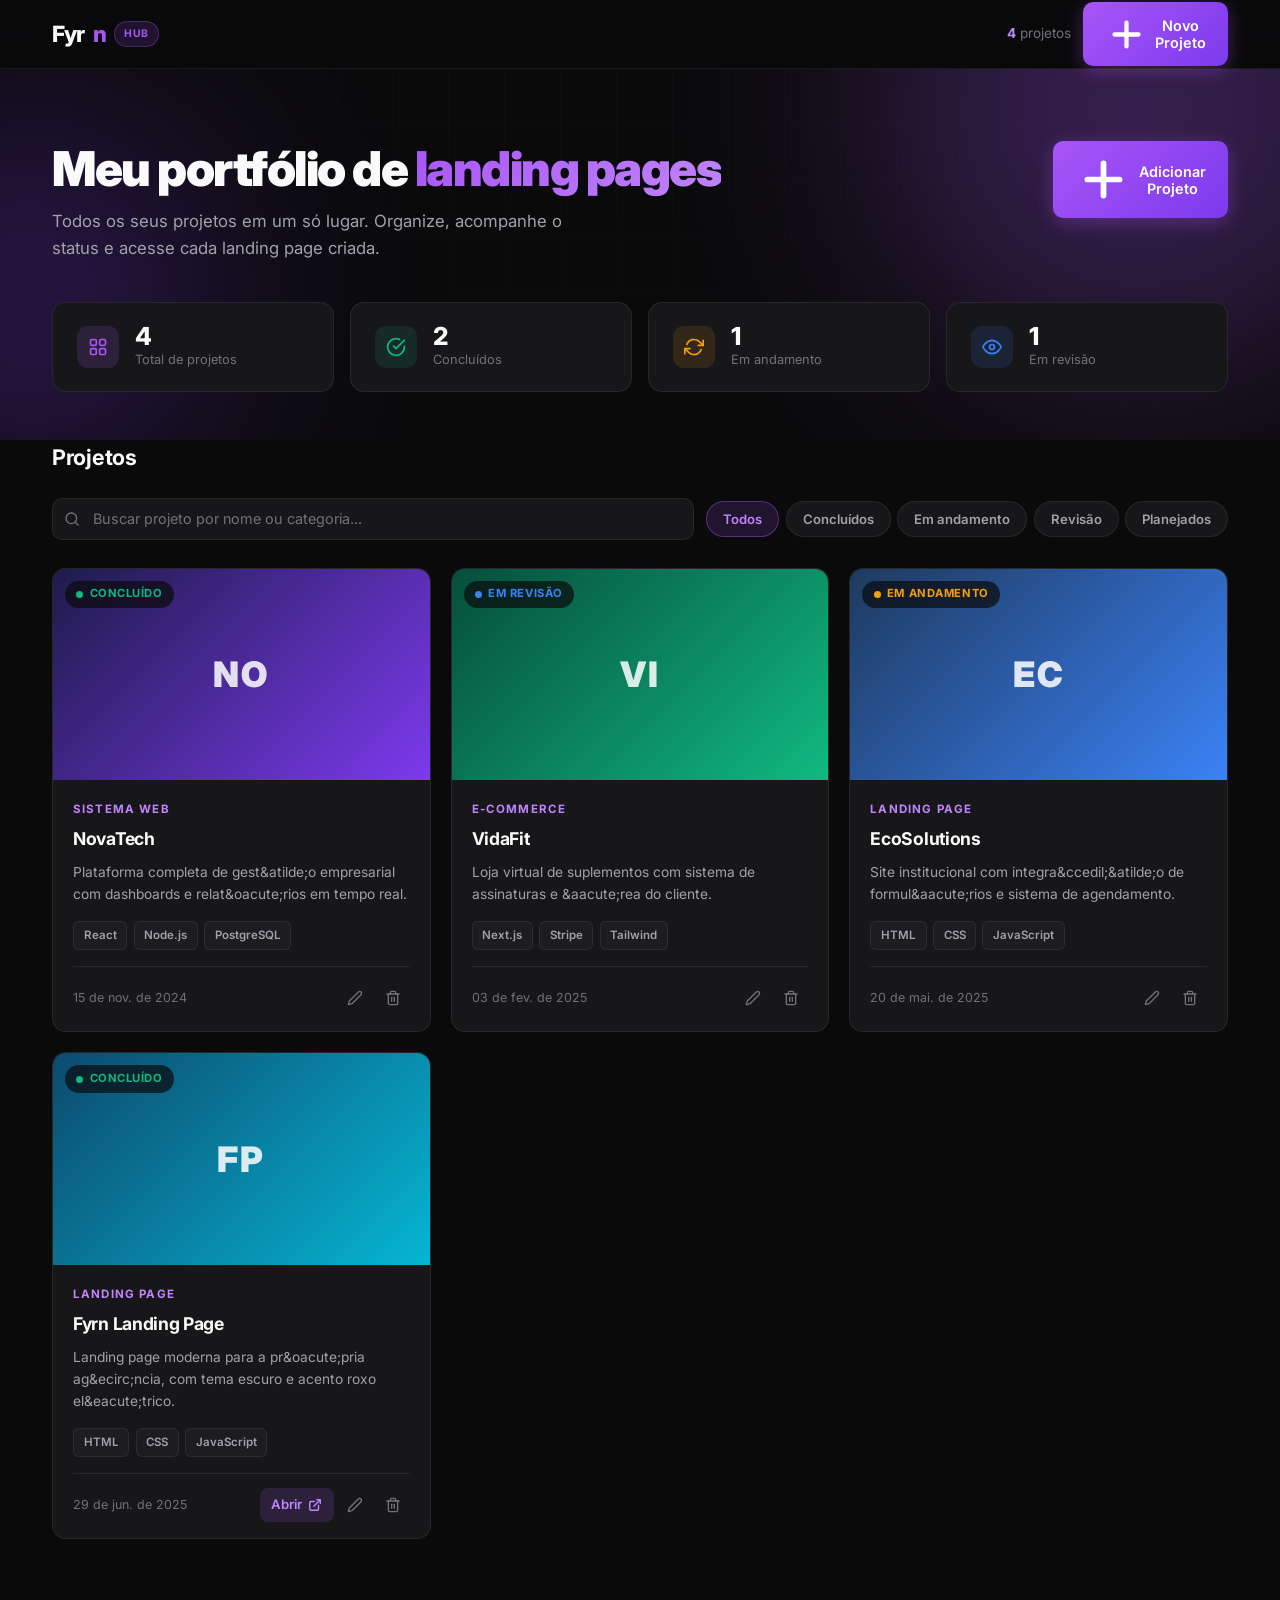
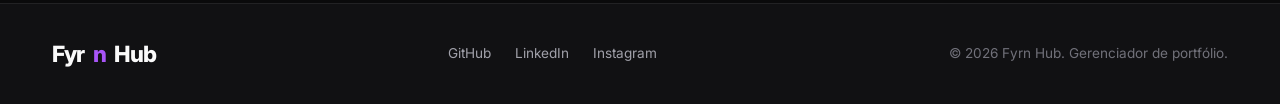
==== fyrn.html @ f0c4430f "feat: transformar landing page em gerenciador de projetos Fyrn Hub - CRUD completo de projetos com l" ====
<!DOCTYPE html>
<html lang="pt-BR">
<head>
    <meta charset="UTF-8">
    <meta name="viewport" content="width=device-width, initial-scale=1.0">
    <title>Fyrn Hub - Gerenciador de Projetos</title>
    <link rel="preconnect" href="https://fonts.googleapis.com">
    <link rel="preconnect" href="https://fonts.gstatic.com" crossorigin>
    <link href="https://fonts.googleapis.com/css2?family=Inter:wght@300;400;500;600;700;800;900&display=swap" rel="stylesheet">
    <style>
        :root {
            --bg-primary: #0a0a0b;
            --bg-secondary: #111113;
            --bg-card: #17171a;
            --bg-elevated: #1c1c21;
            --accent: #a855f7;
            --accent-light: #c084fc;
            --accent-dark: #7c3aed;
            --accent-glow: rgba(168, 85, 247, 0.15);
            --text-primary: #fafafa;
            --text-secondary: #a1a1aa;
            --text-muted: #71717a;
            --border: rgba(255, 255, 255, 0.07);
            --border-hover: rgba(168, 85, 247, 0.4);
            --green: #10b981;
            --amber: #f59e0b;
            --blue: #3b82f6;
            --red: #ef4444;
            --radius: 14px;
            --radius-sm: 10px;
            --shadow: 0 10px 30px rgba(0, 0, 0, 0.35);
        }

        *, *::before, *::after {
            margin: 0;
            padding: 0;
            box-sizing: border-box;
        }

        html {
            scroll-behavior: smooth;
        }

        body {
            font-family: 'Inter', -apple-system, BlinkMacSystemFont, sans-serif;
            background-color: var(--bg-primary);
            color: var(--text-primary);
            line-height: 1.6;
            min-height: 100vh;
        }

        .container {
            max-width: 1240px;
            margin: 0 auto;
            padding: 0 clamp(1rem, 4vw, 2rem);
        }

        a {
            text-decoration: none;
            color: inherit;
        }

        button {
            font-family: inherit;
            cursor: pointer;
        }

        .btn {
            display: inline-flex;
            align-items: center;
            justify-content: center;
            gap: 0.5rem;
            padding: 0.7rem 1.4rem;
            border-radius: var(--radius-sm);
            font-weight: 600;
            font-size: 0.9rem;
            border: none;
            transition: all 0.25s cubic-bezier(0.4, 0, 0.2, 1);
        }

        .btn-primary {
            background: linear-gradient(135deg, var(--accent), var(--accent-dark));
            color: #fff;
            box-shadow: 0 4px 18px rgba(168, 85, 247, 0.35);
        }

        .btn-primary:hover {
            transform: translateY(-2px);
            box-shadow: 0 8px 26px rgba(168, 85, 247, 0.5);
        }

        .btn-ghost {
            background: var(--bg-elevated);
            color: var(--text-secondary);
            border: 1px solid var(--border);
        }

        .btn-ghost:hover {
            color: var(--text-primary);
            border-color: var(--border-hover);
        }

        .btn-icon {
            width: 34px;
            height: 34px;
            padding: 0;
            border-radius: 8px;
            background: transparent;
            border: 1px solid transparent;
            display: inline-flex;
            align-items: center;
            justify-content: center;
            transition: all 0.2s ease;
        }

        .btn-icon svg {
            width: 16px;
            height: 16px;
            stroke: var(--text-muted);
            transition: stroke 0.2s ease;
        }

        .btn-icon:hover svg {
            stroke: var(--accent);
        }

        .btn-icon.danger:hover {
            background: rgba(239, 68, 68, 0.12);
        }

        .btn-icon.danger:hover svg {
            stroke: var(--red);
        }

        /* ============ NAVBAR ============ */
        .navbar {
            position: sticky;
            top: 0;
            z-index: 100;
            background: rgba(10, 10, 11, 0.82);
            backdrop-filter: blur(18px);
            -webkit-backdrop-filter: blur(18px);
            border-bottom: 1px solid var(--border);
        }

        .navbar .container {
            display: flex;
            align-items: center;
            justify-content: space-between;
            height: 68px;
        }

        .logo {
            font-size: 1.4rem;
            font-weight: 800;
            letter-spacing: -0.5px;
            display: flex;
            align-items: center;
            gap: 0.5rem;
        }

        .logo span {
            color: var(--accent);
        }

        .logo-badge {
            font-size: 0.65rem;
            font-weight: 700;
            letter-spacing: 0.08em;
            text-transform: uppercase;
            background: var(--accent-glow);
            color: var(--accent-light);
            border: 1px solid rgba(168, 85, 247, 0.3);
            padding: 0.2rem 0.55rem;
            border-radius: 100px;
        }

        .navbar-actions {
            display: flex;
            align-items: center;
            gap: 0.75rem;
        }

        .navbar-count {
            font-size: 0.85rem;
            color: var(--text-muted);
        }

        .navbar-count strong {
            color: var(--accent-light);
        }

        /* ============ DASHBOARD HERO ============ */
        .dashboard {
            position: relative;
            padding: clamp(2.5rem, 6vw, 4.5rem) 0 0;
            overflow: hidden;
        }

        .dashboard-bg {
            position: absolute;
            top: 0;
            left: 0;
            right: 0;
            height: 100%;
            overflow: hidden;
            pointer-events: none;
        }

        .dashboard-blob {
            position: absolute;
            border-radius: 50%;
            filter: blur(110px);
            opacity: 0.28;
            animation: blobFloat 16s ease-in-out infinite;
        }

        .dashboard-blob-1 {
            width: 520px;
            height: 520px;
            background: var(--accent);
            top: -220px;
            right: -120px;
        }

        .dashboard-blob-2 {
            width: 380px;
            height: 380px;
            background: var(--accent-dark);
            top: 40px;
            left: -160px;
            animation-delay: -6s;
        }

        .dashboard-grid {
            position: absolute;
            inset: 0;
            background-image:
                linear-gradient(rgba(168, 85, 247, 0.035) 1px, transparent 1px),
                linear-gradient(90deg, rgba(168, 85, 247, 0.035) 1px, transparent 1px);
            background-size: 56px 56px;
            mask-image: radial-gradient(ellipse at top, black 20%, transparent 75%);
            -webkit-mask-image: radial-gradient(ellipse at top, black 20%, transparent 75%);
        }

        @keyframes blobFloat {
            0%, 100% { transform: translate(0, 0) scale(1); }
            25% { transform: translate(30px, -25px) scale(1.08); }
            50% { transform: translate(-20px, 20px) scale(0.94); }
            75% { transform: translate(25px, 30px) scale(1.05); }
        }

        .dashboard .container {
            position: relative;
            z-index: 2;
        }

        .dashboard-header {
            display: flex;
            align-items: flex-start;
            justify-content: space-between;
            gap: 2rem;
            flex-wrap: wrap;
            margin-bottom: 2.5rem;
        }

        .dashboard-title {
            font-size: clamp(1.9rem, 5vw, 3rem);
            font-weight: 900;
            letter-spacing: -1.5px;
            line-height: 1.15;
            margin-bottom: 0.75rem;
        }

        .dashboard-title span {
            background: linear-gradient(135deg, var(--accent), var(--accent-light));
            -webkit-background-clip: text;
            -webkit-text-fill-color: transparent;
            background-clip: text;
        }

        .dashboard-subtitle {
            color: var(--text-secondary);
            font-size: clamp(0.95rem, 2vw, 1.05rem);
            max-width: 540px;
        }

        /* ============ STATS ============ */
        .stats-grid {
            display: grid;
            grid-template-columns: repeat(auto-fit, minmax(150px, 1fr));
            gap: 1rem;
            margin-bottom: 3rem;
        }

        .stat-card {
            background: var(--bg-card);
            border: 1px solid var(--border);
            border-radius: var(--radius);
            padding: 1.25rem 1.5rem;
            display: flex;
            align-items: center;
            gap: 1rem;
            transition: border-color 0.25s ease, transform 0.25s ease;
        }

        .stat-card:hover {
            border-color: var(--border-hover);
            transform: translateY(-2px);
        }

        .stat-icon {
            width: 42px;
            height: 42px;
            border-radius: 11px;
            display: flex;
            align-items: center;
            justify-content: center;
            flex-shrink: 0;
        }

        .stat-icon svg {
            width: 20px;
            height: 20px;
            stroke-width: 2;
        }

        .stat-card.total .stat-icon { background: var(--accent-glow); }
        .stat-card.total .stat-icon svg { stroke: var(--accent); }
        .stat-card.done .stat-icon { background: rgba(16, 185, 129, 0.12); }
        .stat-card.done .stat-icon svg { stroke: var(--green); }
        .stat-card.progress .stat-icon { background: rgba(245, 158, 11, 0.12); }
        .stat-card.progress .stat-icon svg { stroke: var(--amber); }
        .stat-card.review .stat-icon { background: rgba(59, 130, 246, 0.12); }
        .stat-card.review .stat-icon svg { stroke: var(--blue); }

        .stat-value {
            font-size: 1.55rem;
            font-weight: 800;
            line-height: 1.1;
        }

        .stat-label {
            font-size: 0.8rem;
            color: var(--text-muted);
        }

        /* ============ PROJECTS SECTION ============ */
        .projects {
            padding-bottom: 4rem;
        }

        .projects-head {
            display: flex;
            align-items: center;
            justify-content: space-between;
            gap: 1rem;
            flex-wrap: wrap;
            margin-bottom: 1.5rem;
        }

        .projects-head h2 {
            font-size: 1.35rem;
            font-weight: 700;
            letter-spacing: -0.3px;
        }

        .toolbar {
            display: flex;
            align-items: center;
            gap: 0.75rem;
            flex-wrap: wrap;
            margin-bottom: 1.75rem;
        }

        .search-box {
            position: relative;
            flex: 1;
            min-width: 220px;
        }

        .search-box svg {
            position: absolute;
            left: 12px;
            top: 50%;
            transform: translateY(-50%);
            width: 16px;
            height: 16px;
            stroke: var(--text-muted);
        }

        .search-box input {
            width: 100%;
            background: var(--bg-card);
            border: 1px solid var(--border);
            border-radius: var(--radius-sm);
            padding: 0.7rem 1rem 0.7rem 2.5rem;
            color: var(--text-primary);
            font-size: 0.9rem;
            font-family: inherit;
            outline: none;
            transition: border-color 0.25s ease;
        }

        .search-box input::placeholder {
            color: var(--text-muted);
        }

        .search-box input:focus {
            border-color: var(--border-hover);
        }

        .filter-group {
            display: flex;
            gap: 0.4rem;
            flex-wrap: wrap;
        }

        .filter-btn {
            background: var(--bg-card);
            border: 1px solid var(--border);
            color: var(--text-secondary);
            font-size: 0.82rem;
            font-weight: 600;
            padding: 0.55rem 1rem;
            border-radius: 100px;
            transition: all 0.2s ease;
        }

        .filter-btn:hover {
            color: var(--text-primary);
            border-color: var(--border-hover);
        }

        .filter-btn.active {
            background: var(--accent-glow);
            border-color: var(--border-hover);
            color: var(--accent-light);
        }

        /* Project cards */
        .projects-grid {
            display: grid;
            grid-template-columns: repeat(auto-fill, minmax(300px, 1fr));
            gap: 1.25rem;
        }

        .project-card {
            background: var(--bg-card);
            border: 1px solid var(--border);
            border-radius: var(--radius);
            overflow: hidden;
            display: flex;
            flex-direction: column;
            transition: transform 0.25s ease, border-color 0.25s ease, box-shadow 0.25s ease;
        }

        .project-card:hover {
            transform: translateY(-4px);
            border-color: var(--border-hover);
            box-shadow: var(--shadow);
        }

        .project-cover {
            position: relative;
            aspect-ratio: 16/9;
            display: flex;
            align-items: center;
            justify-content: center;
            cursor: pointer;
            overflow: hidden;
        }

        .project-initials {
            font-size: 2.2rem;
            font-weight: 900;
            letter-spacing: 2px;
            color: rgba(255, 255, 255, 0.85);
            transition: transform 0.3s ease;
        }

        .project-card:hover .project-initials {
            transform: scale(1.08);
        }

        .project-cover-overlay {
            position: absolute;
            inset: 0;
            background: rgba(10, 10, 11, 0.55);
            display: flex;
            align-items: center;
            justify-content: center;
            opacity: 0;
            transition: opacity 0.3s ease;
        }

        .project-cover:hover .project-cover-overlay {
            opacity: 1;
        }

        .project-cover-overlay .btn {
            transform: translateY(8px);
            transition: transform 0.3s ease;
        }

        .project-cover:hover .project-cover-overlay .btn {
            transform: translateY(0);
        }

        .project-status {
            position: absolute;
            top: 12px;
            left: 12px;
            font-size: 0.7rem;
            font-weight: 700;
            letter-spacing: 0.05em;
            text-transform: uppercase;
            padding: 0.3rem 0.7rem;
            border-radius: 100px;
            display: flex;
            align-items: center;
            gap: 0.4rem;
            background: rgba(10, 10, 11, 0.7);
            backdrop-filter: blur(6px);
            -webkit-backdrop-filter: blur(6px);
        }

        .project-status::before {
            content: '';
            width: 7px;
            height: 7px;
            border-radius: 50%;
        }

        .status-done { color: var(--green); }
        .status-done::before { background: var(--green); }
        .status-progress { color: var(--amber); }
        .status-progress::before { background: var(--amber); }
        .status-review { color: var(--blue); }
        .status-review::before { background: var(--blue); }
        .status-planned { color: var(--accent-light); }
        .status-planned::before { background: var(--accent); }

        .project-body {
            padding: 1.25rem 1.25rem 1rem;
            display: flex;
            flex-direction: column;
            flex: 1;
        }

        .project-category {
            font-size: 0.72rem;
            font-weight: 700;
            letter-spacing: 0.1em;
            text-transform: uppercase;
            color: var(--accent-light);
            margin-bottom: 0.4rem;
        }

        .project-name {
            font-size: 1.1rem;
            font-weight: 700;
            letter-spacing: -0.3px;
            margin-bottom: 0.5rem;
        }

        .project-desc {
            font-size: 0.86rem;
            color: var(--text-secondary);
            line-height: 1.6;
            margin-bottom: 1rem;
            flex: 1;
        }

        .project-tags {
            display: flex;
            flex-wrap: wrap;
            gap: 0.4rem;
            margin-bottom: 1rem;
        }

        .tag {
            font-size: 0.72rem;
            font-weight: 600;
            color: var(--text-secondary);
            background: var(--bg-elevated);
            border: 1px solid var(--border);
            padding: 0.25rem 0.6rem;
            border-radius: 6px;
        }

        .project-footer {
            display: flex;
            align-items: center;
            justify-content: space-between;
            padding-top: 0.9rem;
            border-top: 1px solid var(--border);
        }

        .project-date {
            font-size: 0.78rem;
            color: var(--text-muted);
        }

        .project-actions {
            display: flex;
            gap: 0.25rem;
        }

        .project-link-btn {
            display: inline-flex;
            align-items: center;
            gap: 0.4rem;
            font-size: 0.82rem;
            font-weight: 600;
            color: var(--accent-light);
            padding: 0.4rem 0.7rem;
            border-radius: 8px;
            background: var(--accent-glow);
            transition: background 0.2s ease;
        }

        .project-link-btn:hover {
            background: rgba(168, 85, 247, 0.25);
        }

        .project-link-btn svg {
            width: 14px;
            height: 14px;
        }

        /* Empty state */
        .empty-state {
            grid-column: 1 / -1;
            text-align: center;
            padding: 4rem 1rem;
            background: var(--bg-card);
            border: 1px dashed var(--border);
            border-radius: var(--radius);
        }

        .empty-state svg {
            width: 52px;
            height: 52px;
            stroke: var(--text-muted);
            margin-bottom: 1rem;
        }

        .empty-state h3 {
            font-size: 1.1rem;
            margin-bottom: 0.4rem;
        }

        .empty-state p {
            color: var(--text-muted);
            font-size: 0.9rem;
            margin-bottom: 1.25rem;
        }

        /* ============ MODAL ============ */
        .modal-overlay {
            position: fixed;
            inset: 0;
            background: rgba(0, 0, 0, 0.7);
            backdrop-filter: blur(4px);
            -webkit-backdrop-filter: blur(4px);
            z-index: 200;
            display: none;
            align-items: center;
            justify-content: center;
            padding: 1rem;
        }

        .modal-overlay.active {
            display: flex;
        }

        .modal {
            width: 100%;
            max-width: 560px;
            max-height: 90vh;
            overflow-y: auto;
            background: var(--bg-secondary);
            border: 1px solid var(--border);
            border-radius: var(--radius);
            padding: 2rem;
            animation: modalIn 0.3s cubic-bezier(0.4, 0, 0.2, 1);
        }

        @keyframes modalIn {
            from { opacity: 0; transform: translateY(20px) scale(0.97); }
            to { opacity: 1; transform: translateY(0) scale(1); }
        }

        .modal-head {
            display: flex;
            align-items: center;
            justify-content: space-between;
            margin-bottom: 1.75rem;
        }

        .modal-head h2 {
            font-size: 1.3rem;
            font-weight: 700;
        }

        .modal-close {
            width: 34px;
            height: 34px;
            border-radius: 8px;
            background: var(--bg-elevated);
            border: 1px solid var(--border);
            color: var(--text-secondary);
            display: flex;
            align-items: center;
            justify-content: center;
            transition: all 0.2s ease;
        }

        .modal-close:hover {
            color: var(--text-primary);
            border-color: var(--border-hover);
        }

        .modal-close svg {
            width: 16px;
            height: 16px;
        }

        .form-grid {
            display: grid;
            grid-template-columns: 1fr 1fr;
            gap: 1rem;
        }

        .form-group {
            display: flex;
            flex-direction: column;
            gap: 0.4rem;
            margin-bottom: 1rem;
        }

        .form-group.full {
            grid-column: 1 / -1;
        }

        .form-group label {
            font-size: 0.82rem;
            font-weight: 600;
            color: var(--text-secondary);
        }

        .form-group input,
        .form-group select,
        .form-group textarea {
            background: var(--bg-card);
            border: 1px solid var(--border);
            border-radius: var(--radius-sm);
            padding: 0.7rem 0.9rem;
            color: var(--text-primary);
            font-size: 0.9rem;
            font-family: inherit;
            outline: none;
            transition: border-color 0.25s ease;
        }

        .form-group textarea {
            resize: vertical;
            min-height: 80px;
        }

        .form-group input:focus,
        .form-group select:focus,
        .form-group textarea:focus {
            border-color: var(--border-hover);
        }

        .form-group select {
            cursor: pointer;
        }

        .form-group select option {
            background: var(--bg-card);
            color: var(--text-primary);
        }

        .modal-actions {
            display: flex;
            justify-content: flex-end;
            gap: 0.75rem;
            margin-top: 1.25rem;
            padding-top: 1.25rem;
            border-top: 1px solid var(--border);
        }

        /* ============ TOAST ============ */
        .toast {
            position: fixed;
            bottom: 24px;
            left: 50%;
            transform: translateX(-50%) translateY(80px);
            background: var(--bg-elevated);
            border: 1px solid var(--border);
            color: var(--text-primary);
            padding: 0.85rem 1.5rem;
            border-radius: var(--radius-sm);
            font-size: 0.9rem;
            font-weight: 600;
            z-index: 300;
            display: flex;
            align-items: center;
            gap: 0.6rem;
            box-shadow: var(--shadow);
            opacity: 0;
            transition: all 0.35s cubic-bezier(0.4, 0, 0.2, 1);
        }

        .toast.show {
            opacity: 1;
            transform: translateX(-50%) translateY(0);
        }

        .toast::before {
            content: '';
            width: 9px;
            height: 9px;
            border-radius: 50%;
            background: var(--green);
            flex-shrink: 0;
        }

        /* ============ FOOTER ============ */
        .footer {
            border-top: 1px solid var(--border);
            background: var(--bg-secondary);
            padding: 2rem 0;
        }

        .footer .container {
            display: flex;
            align-items: center;
            justify-content: space-between;
            gap: 1rem;
            flex-wrap: wrap;
        }

        .footer p {
            font-size: 0.85rem;
            color: var(--text-muted);
        }

        .footer-links {
            display: flex;
            gap: 1.5rem;
        }

        .footer-links a {
            font-size: 0.85rem;
            color: var(--text-secondary);
            transition: color 0.2s ease;
        }

        .footer-links a:hover {
            color: var(--accent);
        }

        /* ============ REVEAL ============ */
        .reveal {
            opacity: 0;
            transform: translateY(24px);
            transition: opacity 0.6s cubic-bezier(0.4, 0, 0.2, 1), transform 0.6s cubic-bezier(0.4, 0, 0.2, 1);
        }

        .reveal.active {
            opacity: 1;
            transform: translateY(0);
        }

        /* ============ RESPONSIVE ============ */
        @media (max-width: 640px) {
            .form-grid {
                grid-template-columns: 1fr;
            }

            .navbar-count {
                display: none;
            }

            .toolbar {
                flex-direction: column;
                align-items: stretch;
            }

            .filter-group {
                justify-content: center;
            }

            .projects-head .btn {
                width: 100%;
            }
        }
    </style>
</head>
<body>
    <!-- Navbar -->
    <nav class="navbar">
        <div class="container">
            <a href="#" class="logo">Fyr<span>n</span> <span class="logo-badge">Hub</span></a>
            <div class="navbar-actions">
                <span class="navbar-count"><strong id="navCount">0</strong> projetos</span>
                <button class="btn btn-primary" id="btnAddProject">
                    <svg viewBox="0 0 24 24" fill="none" stroke="currentColor" stroke-width="2.5" stroke-linecap="round"><line x1="12" y1="5" x2="12" y2="19"></line><line x1="5" y1="12" x2="19" y2="12"></line></svg>
                    Novo Projeto
                </button>
            </div>
        </div>
    </nav>

    <!-- Dashboard -->
    <section class="dashboard">
        <div class="dashboard-bg">
            <div class="dashboard-blob dashboard-blob-1"></div>
            <div class="dashboard-blob dashboard-blob-2"></div>
            <div class="dashboard-grid"></div>
        </div>
        <div class="container">
            <div class="dashboard-header reveal">
                <div>
                    <h1 class="dashboard-title">Meu portf&oacute;lio de <span>landing pages</span></h1>
                    <p class="dashboard-subtitle">Todos os seus projetos em um s&oacute; lugar. Organize, acompanhe o status e acesse cada landing page criada.</p>
                </div>
                <button class="btn btn-primary" id="btnAddProjectHero">
                    <svg viewBox="0 0 24 24" fill="none" stroke="currentColor" stroke-width="2.5" stroke-linecap="round"><line x1="12" y1="5" x2="12" y2="19"></line><line x1="5" y1="12" x2="19" y2="12"></line></svg>
                    Adicionar Projeto
                </button>
            </div>

            <!-- Stats -->
            <div class="stats-grid reveal">
                <div class="stat-card total">
                    <div class="stat-icon">
                        <svg viewBox="0 0 24 24" fill="none" stroke="currentColor" stroke-linecap="round" stroke-linejoin="round">
                            <rect x="3" y="3" width="7" height="7" rx="1.5"></rect>
                            <rect x="14" y="3" width="7" height="7" rx="1.5"></rect>
                            <rect x="3" y="14" width="7" height="7" rx="1.5"></rect>
                            <rect x="14" y="14" width="7" height="7" rx="1.5"></rect>
                        </svg>
                    </div>
                    <div>
                        <div class="stat-value" id="statTotal">0</div>
                        <div class="stat-label">Total de projetos</div>
                    </div>
                </div>
                <div class="stat-card done">
                    <div class="stat-icon">
                        <svg viewBox="0 0 24 24" fill="none" stroke="currentColor" stroke-linecap="round" stroke-linejoin="round">
                            <path d="M22 11.08V12a10 10 0 1 1-5.93-9.14"></path>
                            <polyline points="22 4 12 14.01 9 11.01"></polyline>
                        </svg>
                    </div>
                    <div>
                        <div class="stat-value" id="statDone">0</div>
                        <div class="stat-label">Conclu&iacute;dos</div>
                    </div>
                </div>
                <div class="stat-card progress">
                    <div class="stat-icon">
                        <svg viewBox="0 0 24 24" fill="none" stroke="currentColor" stroke-linecap="round" stroke-linejoin="round">
                            <polyline points="23 4 23 10 17 10"></polyline>
                            <polyline points="1 20 1 14 7 14"></polyline>
                            <path d="M3.51 9a9 9 0 0 1 14.85-3.36L23 10M1 14l4.64 4.36A9 9 0 0 0 20.49 15"></path>
                        </svg>
                    </div>
                    <div>
                        <div class="stat-value" id="statProgress">0</div>
                        <div class="stat-label">Em andamento</div>
                    </div>
                </div>
                <div class="stat-card review">
                    <div class="stat-icon">
                        <svg viewBox="0 0 24 24" fill="none" stroke="currentColor" stroke-linecap="round" stroke-linejoin="round">
                            <path d="M1 12s4-8 11-8 11 8 11 8-4 8-11 8-11-8-11-8z"></path>
                            <circle cx="12" cy="12" r="3"></circle>
                        </svg>
                    </div>
                    <div>
                        <div class="stat-value" id="statReview">0</div>
                        <div class="stat-label">Em revis&atilde;o</div>
                    </div>
                </div>
            </div>
        </div>
    </section>

    <!-- Projects -->
    <section class="projects">
        <div class="container">
            <div class="projects-head reveal">
                <h2>Projetos</h2>
                <span class="navbar-count" id="visibleCount" style="display:none;"></span>
            </div>

            <div class="toolbar reveal">
                <div class="search-box">
                    <svg viewBox="0 0 24 24" fill="none" stroke-width="2" stroke-linecap="round">
                        <circle cx="11" cy="11" r="8"></circle>
                        <line x1="21" y1="21" x2="16.65" y2="16.65"></line>
                    </svg>
                    <input type="text" id="searchInput" placeholder="Buscar projeto por nome ou categoria...">
                </div>
                <div class="filter-group">
                    <button class="filter-btn active" data-filter="all">Todos</button>
                    <button class="filter-btn" data-filter="done">Conclu&iacute;dos</button>
                    <button class="filter-btn" data-filter="progress">Em andamento</button>
                    <button class="filter-btn" data-filter="review">Revis&atilde;o</button>
                    <button class="filter-btn" data-filter="planned">Planejados</button>
                </div>
            </div>

            <div class="projects-grid" id="projectsGrid">
                <!-- Rendered by JS -->
            </div>
        </div>
    </section>

    <!-- Footer -->
    <footer class="footer">
        <div class="container">
            <a href="#" class="logo">Fyr<span>n</span> Hub</a>
            <div class="footer-links">
                <a href="https://github.com/ThiagoLma" target="_blank" rel="noopener">GitHub</a>
                <a href="https://www.linkedin.com" target="_blank" rel="noopener">LinkedIn</a>
                <a href="https://www.instagram.com" target="_blank" rel="noopener">Instagram</a>
            </div>
            <p>&copy; <span id="year"></span> Fyrn Hub. Gerenciador de portf&oacute;lio.</p>
        </div>
    </footer>

    <!-- Add/Edit Modal -->
    <div class="modal-overlay" id="projectModal">
        <div class="modal">
            <div class="modal-head">
                <h2 id="modalTitle">Novo Projeto</h2>
                <button class="modal-close" id="modalClose" aria-label="Fechar">
                    <svg viewBox="0 0 24 24" fill="none" stroke="currentColor" stroke-width="2.5" stroke-linecap="round">
                        <line x1="18" y1="6" x2="6" y2="18"></line>
                        <line x1="6" y1="6" x2="18" y2="18"></line>
                    </svg>
                </button>
            </div>
            <form id="projectForm">
                <input type="hidden" id="projectId">
                <div class="form-group">
                    <label for="projectName">Nome do projeto *</label>
                    <input type="text" id="projectName" placeholder="Ex: Landing Page Restaurante" required>
                </div>
                <div class="form-group">
                    <label for="projectUrl">URL / Link *</label>
                    <input type="url" id="projectUrl" placeholder="https://seuprojeto.com.br" required>
                </div>
                <div class="form-grid">
                    <div class="form-group">
                        <label for="projectCategory">Categoria</label>
                        <select id="projectCategory">
                            <option value="Landing Page">Landing Page</option>
                            <option value="Site Institucional">Site Institucional</option>
                            <option value="E-commerce">E-commerce</option>
                            <option value="Portf&oacute;lio">Portf&oacute;lio</option>
                            <option value="Sistema Web">Sistema Web</option>
                            <option value="UI/UX">UI/UX</option>
                            <option value="Outro">Outro</option>
                        </select>
                    </div>
                    <div class="form-group">
                        <label for="projectStatus">Status</label>
                        <select id="projectStatus">
                            <option value="planned">Planejado</option>
                            <option value="progress">Em andamento</option>
                            <option value="review">Em revis&atilde;o</option>
                            <option value="done">Conclu&iacute;do</option>
                        </select>
                    </div>
                </div>
                <div class="form-group full">
                    <label for="projectTech">Tecnologias (separadas por v&iacute;rgula)</label>
                    <input type="text" id="projectTech" placeholder="HTML, CSS, JavaScript, React">
                </div>
                <div class="form-group full">
                    <label for="projectDesc">Descri&ccedil;&atilde;o</label>
                    <textarea id="projectDesc" placeholder="Breve descri&ccedil;&atilde;o do projeto..."></textarea>
                </div>
                <div class="modal-actions">
                    <button type="button" class="btn btn-ghost" id="modalCancel">Cancelar</button>
                    <button type="submit" class="btn btn-primary" id="modalSave">Salvar Projeto</button>
                </div>
            </form>
        </div>
    </div>

    <!-- Toast -->
    <div class="toast" id="toast"></div>

    <script>
    (function() {
        'use strict';

        const STORAGE_KEY = 'fyrn_projects_v1';

        const COVER_GRADIENTS = [
            'linear-gradient(135deg, #1e1b4b, #7c3aed)',
            'linear-gradient(135deg, #064e3b, #10b981)',
            'linear-gradient(135deg, #1e3a5f, #3b82f6)',
            'linear-gradient(135deg, #7c2d12, #f59e0b)',
            'linear-gradient(135deg, #4a044e, #d946ef)',
            'linear-gradient(135deg, #0c4a6e, #06b6d4)',
            'linear-gradient(135deg, #831843, #ec4899)',
            'linear-gradient(135deg, #1c1917, #a855f7)'
        ];

        const STATUS_META = {
            planned: { label: 'Planejado', css: 'status-planned' },
            progress: { label: 'Em andamento', css: 'status-progress' },
            review: { label: 'Em revis&atilde;o', css: 'status-review' },
            done: { label: 'Conclu&iacute;do', css: 'status-done' }
        };

        const STATUS_KEYS = Object.keys(STATUS_META);

        const DEFAULT_PROJECTS = [
            {
                id: 'p1',
                name: 'NovaTech',
                url: '#',
                category: 'Sistema Web',
                status: 'done',
                tech: ['React', 'Node.js', 'PostgreSQL'],
                desc: 'Plataforma completa de gest&atilde;o empresarial com dashboards e relat&oacute;rios em tempo real.',
                date: '2024-11-15',
                color: 0
            },
            {
                id: 'p2',
                name: 'VidaFit',
                url: '#',
                category: 'E-commerce',
                status: 'review',
                tech: ['Next.js', 'Stripe', 'Tailwind'],
                desc: 'Loja virtual de suplementos com sistema de assinaturas e &aacute;rea do cliente.',
                date: '2025-02-03',
                color: 1
            },
            {
                id: 'p3',
                name: 'EcoSolutions',
                url: '#',
                category: 'Landing Page',
                status: 'progress',
                tech: ['HTML', 'CSS', 'JavaScript'],
                desc: 'Site institucional com integra&ccedil;&atilde;o de formul&aacute;rios e sistema de agendamento.',
                date: '2025-05-20',
                color: 2
            },
            {
                id: 'p4',
                name: 'Fyrn Landing Page',
                url: 'fyrn.html',
                category: 'Landing Page',
                status: 'done',
                tech: ['HTML', 'CSS', 'JavaScript'],
                desc: 'Landing page moderna para a pr&oacute;pria ag&ecirc;ncia, com tema escuro e acento roxo el&eacute;trico.',
                date: '2025-06-29',
                color: 5
            }
        ];

        let projects = loadProjects();
        let currentFilter = 'all';
        let searchQuery = '';
        let editingId = null;

        const grid = document.getElementById('projectsGrid');
        const modal = document.getElementById('projectModal');
        const form = document.getElementById('projectForm');
        const toast = document.getElementById('toast');

        // ---------- Storage ----------
        function loadProjects() {
            try {
                const raw = localStorage.getItem(STORAGE_KEY);
                if (raw) {
                    const parsed = JSON.parse(raw);
                    if (Array.isArray(parsed)) return parsed;
                }
            } catch (e) {}
            return DEFAULT_PROJECTS.map(function(p) { return Object.assign({}, p); });
        }

        function saveProjects() {
            try {
                localStorage.setItem(STORAGE_KEY, JSON.stringify(projects));
            } catch (e) {}
        }

        // ---------- Utils ----------
        function getInitials(name) {
            var parts = name.trim().split(/\s+/);
            if (parts.length === 1) return parts[0].slice(0, 2).toUpperCase();
            return (parts[0][0] + parts[parts.length - 1][0]).toUpperCase();
        }

        function formatDate(iso) {
            if (!iso) return '';
            var d = new Date(iso);
            if (isNaN(d.getTime())) return iso;
            return d.toLocaleDateString('pt-BR', { day: '2-digit', month: 'short', year: 'numeric' });
        }

        function getCoverColor(project) {
            var idx = typeof project.color === 'number' ? project.color : 0;
            return COVER_GRADIENTS[idx % COVER_GRADIENTS.length];
        }

        function escapeHtml(str) {
            var div = document.createElement('div');
            div.textContent = String(str || '');
            return div.innerHTML;
        }

        // ---------- Rendering ----------
        function getFilteredProjects() {
            return projects.filter(function(p) {
                if (currentFilter !== 'all' && p.status !== currentFilter) return false;
                if (searchQuery) {
                    var q = searchQuery.toLowerCase();
                    var hay = (p.name + ' ' + (p.category || '') + ' ' + (p.desc || '')).toLowerCase();
                    if (hay.indexOf(q) === -1) return false;
                }
                return true;
            });
        }

        function renderStats() {
            var total = projects.length;
            var done = projects.filter(function(p) { return p.status === 'done'; }).length;
            var progress = projects.filter(function(p) { return p.status === 'progress'; }).length;
            var review = projects.filter(function(p) { return p.status === 'review'; }).length;

            document.getElementById('statTotal').textContent = total;
            document.getElementById('statDone').textContent = done;
            document.getElementById('statProgress').textContent = progress;
            document.getElementById('statReview').textContent = review;
            document.getElementById('navCount').textContent = total;
        }

        function renderProjects() {
            var filtered = getFilteredProjects();

            renderStats();

            if (filtered.length === 0) {
                grid.innerHTML =
                    '<div class="empty-state">' +
                        '<svg viewBox="0 0 24 24" fill="none" stroke="currentColor" stroke-width="1.5" stroke-linecap="round" stroke-linejoin="round">' +
                            '<path d="M14 2H6a2 2 0 0 0-2 2v16a2 2 0 0 0 2 2h12a2 2 0 0 0 2-2V8z"></path>' +
                            '<polyline points="14 2 14 8 20 8"></polyline>' +
                        '</svg>' +
                        '<h3>Nenhum projeto encontrado</h3>' +
                        '<p>' + (projects.length === 0 ? 'Adicione seu primeiro projeto para come&ccedil;ar.' : 'Ajuste a busca ou os filtros para ver mais resultados.') + '</p>' +
                        (projects.length === 0 ? '<button class="btn btn-primary" data-add-empty>Adicionar Projeto</button>' : '') +
                    '</div>';
                var emptyBtn = grid.querySelector('[data-add-empty]');
                if (emptyBtn) emptyBtn.addEventListener('click', openAddModal);
                return;
            }

            grid.innerHTML = filtered.map(function(p) {
                var meta = STATUS_META[p.status] || STATUS_META.planned;
                var initials = getInitials(p.name);
                var tags = (p.tech || []).map(function(t) {
                    return '<span class="tag">' + escapeHtml(t) + '</span>';
                }).join('');
                var safeUrl = p.url && p.url !== '#' ? p.url : '#';
                var hasLink = p.url && p.url !== '#';

                return (
                    '<article class="project-card" data-id="' + p.id + '">' +
                        '<div class="project-cover" style="background: ' + getCoverColor(p) + '" data-open="' + p.id + '">' +
                            '<span class="project-initials">' + escapeHtml(initials) + '</span>' +
                            '<div class="project-cover-overlay">' +
                                '<span class="btn btn-primary">' + (hasLink ? 'Abrir Projeto' : 'Sem link') + '</span>' +
                            '</div>' +
                            '<span class="project-status ' + meta.css + '">' + meta.label + '</span>' +
                        '</div>' +
                        '<div class="project-body">' +
                            '<span class="project-category">' + escapeHtml(p.category || '') + '</span>' +
                            '<h3 class="project-name">' + escapeHtml(p.name) + '</h3>' +
                            '<p class="project-desc">' + escapeHtml(p.desc || '') + '</p>' +
                            (tags ? '<div class="project-tags">' + tags + '</div>' : '') +
                            '<div class="project-footer">' +
                                '<span class="project-date">' + (p.date ? formatDate(p.date) : 'Sem data') + '</span>' +
                                '<div class="project-actions">' +
                                    (hasLink ?
                                    '<a href="' + safeUrl + '" target="_blank" rel="noopener" class="project-link-btn">' +
                                        'Abrir' +
                                        '<svg viewBox="0 0 24 24" fill="none" stroke="currentColor" stroke-width="2.5" stroke-linecap="round" stroke-linejoin="round">' +
                                            '<path d="M18 13v6a2 2 0 0 1-2 2H5a2 2 0 0 1-2-2V8a2 2 0 0 1 2-2h6"></path>' +
                                            '<polyline points="15 3 21 3 21 9"></polyline>' +
                                            '<line x1="10" y1="14" x2="21" y2="3"></line>' +
                                        '</svg>' +
                                    '</a>' : '') +
                                    '<button class="btn-icon" data-edit="' + p.id + '" aria-label="Editar" title="Editar">' +
                                        '<svg viewBox="0 0 24 24" fill="none" stroke-width="2" stroke-linecap="round" stroke-linejoin="round">' +
                                            '<path d="M17 3a2.828 2.828 0 1 1 4 4L7.5 20.5 2 22l1.5-5.5L17 3z"></path>' +
                                        '</svg>' +
                                    '</button>' +
                                    '<button class="btn-icon danger" data-delete="' + p.id + '" aria-label="Excluir" title="Excluir">' +
                                        '<svg viewBox="0 0 24 24" fill="none" stroke-width="2" stroke-linecap="round" stroke-linejoin="round">' +
                                            '<polyline points="3 6 5 6 21 6"></polyline>' +
                                            '<path d="M19 6v14a2 2 0 0 1-2 2H7a2 2 0 0 1-2-2V6m3 0V4a2 2 0 0 1 2-2h4a2 2 0 0 1 2 2v2"></path>' +
                                            '<line x1="10" y1="11" x2="10" y2="17"></line>' +
                                            '<line x1="14" y1="11" x2="14" y2="17"></line>' +
                                        '</svg>' +
                                    '</button>' +
                                '</div>' +
                            '</div>' +
                        '</div>' +
                    '</article>'
                );
            }).join('');
        }

        // ---------- Toast ----------
        var toastTimer = null;
        function showToast(msg) {
            toast.textContent = msg;
            toast.classList.add('show');
            if (toastTimer) clearTimeout(toastTimer);
            toastTimer = setTimeout(function() {
                toast.classList.remove('show');
            }, 2600);
        }

        // ---------- Modal ----------
        function openAddModal() {
            editingId = null;
            document.getElementById('modalTitle').textContent = 'Novo Projeto';
            document.getElementById('modalSave').textContent = 'Salvar Projeto';
            form.reset();
            document.getElementById('projectId').value = '';
            modal.classList.add('active');
            document.body.style.overflow = 'hidden';
            setTimeout(function() {
                document.getElementById('projectName').focus();
            }, 150);
        }

        function openEditModal(id) {
            var project = projects.find(function(p) { return p.id === id; });
            if (!project) return;
            editingId = id;
            document.getElementById('modalTitle').textContent = 'Editar Projeto';
            document.getElementById('modalSave').textContent = 'Salvar Altera&ccedil;&otilde;es';
            document.getElementById('projectId').value = id;
            document.getElementById('projectName').value = project.name || '';
            document.getElementById('projectUrl').value = project.url || '';
            document.getElementById('projectCategory').value = project.category || 'Landing Page';
            document.getElementById('projectStatus').value = project.status || 'planned';
            document.getElementById('projectTech').value = (project.tech || []).join(', ');
            document.getElementById('projectDesc').value = project.desc || '';
            modal.classList.add('active');
            document.body.style.overflow = 'hidden';
        }

        function closeModal() {
            modal.classList.remove('active');
            document.body.style.overflow = '';
            editingId = null;
        }

        // ---------- CRUD ----------
        function handleSubmit(e) {
            e.preventDefault();
            var name = document.getElementById('projectName').value.trim();
            var url = document.getElementById('projectUrl').value.trim();
            if (!name || !url) return;

            var techRaw = document.getElementById('projectTech').value;
            var tech = techRaw.split(',').map(function(t) { return t.trim(); }).filter(Boolean);

            var data = {
                name: name,
                url: url,
                category: document.getElementById('projectCategory').value,
                status: document.getElementById('projectStatus').value,
                tech: tech,
                desc: document.getElementById('projectDesc').value.trim()
            };

            if (editingId) {
                var idx = projects.findIndex(function(p) { return p.id === editingId; });
                if (idx !== -1) {
                    projects[idx] = Object.assign({}, projects[idx], data);
                }
                saveProjects();
                renderProjects();
                showToast('Projeto atualizado!');
            } else {
                var now = new Date().toISOString().slice(0, 10);
                var newProject = Object.assign({}, data, {
                    id: 'p' + Date.now(),
                    date: now,
                    color: projects.length % COVER_GRADIENTS.length
                });
                projects.unshift(newProject);
                saveProjects();
                renderProjects();
                showToast('Projeto adicionado!');
            }
            closeModal();
        }

        function deleteProject(id) {
            var project = projects.find(function(p) { return p.id === id; });
            if (!project) return;
            var ok = window.confirm('Excluir o projeto "' + project.name + '"?');
            if (!ok) return;
            projects = projects.filter(function(p) { return p.id !== id; });
            saveProjects();
            renderProjects();
            showToast('Projeto exclu&iacute;do.');
        }

        // ---------- Events ----------
        document.getElementById('btnAddProject').addEventListener('click', openAddModal);
        document.getElementById('btnAddProjectHero').addEventListener('click', openAddModal);
        document.getElementById('modalClose').addEventListener('click', closeModal);
        document.getElementById('modalCancel').addEventListener('click', closeModal);
        form.addEventListener('submit', handleSubmit);

        modal.addEventListener('click', function(e) {
            if (e.target === modal) closeModal();
        });

        document.addEventListener('keydown', function(e) {
            if (e.key === 'Escape' && modal.classList.contains('active')) closeModal();
        });

        document.getElementById('searchInput').addEventListener('input', function(e) {
            searchQuery = e.target.value.trim();
            renderProjects();
        });

        document.querySelectorAll('.filter-btn').forEach(function(btn) {
            btn.addEventListener('click', function() {
                document.querySelectorAll('.filter-btn').forEach(function(b) {
                    b.classList.remove('active');
                });
                btn.classList.add('active');
                currentFilter = btn.getAttribute('data-filter');
                renderProjects();
            });
        });

        grid.addEventListener('click', function(e) {
            var editBtn = e.target.closest('[data-edit]');
            if (editBtn) {
                openEditModal(editBtn.getAttribute('data-edit'));
                return;
            }
            var delBtn = e.target.closest('[data-delete]');
            if (delBtn) {
                deleteProject(delBtn.getAttribute('data-delete'));
                return;
            }
            var cover = e.target.closest('[data-open]');
            if (cover) {
                var id = cover.getAttribute('data-open');
                var project = projects.find(function(p) { return p.id === id; });
                if (project && project.url && project.url !== '#') {
                    window.open(project.url, '_blank', 'noopener');
                }
            }
        });

        // ---------- Init ----------
        document.getElementById('year').textContent = new Date().getFullYear();
        renderProjects();

        // Scroll Reveal
        var revealObserver = new IntersectionObserver(function(entries) {
            entries.forEach(function(entry) {
                if (entry.isIntersecting) {
                    entry.target.classList.add('active');
                    revealObserver.unobserve(entry.target);
                }
            });
        }, { threshold: 0.1 });

        document.querySelectorAll('.reveal').forEach(function(el) {
            revealObserver.observe(el);
        });
    })();
    </script>
</body>
</html>
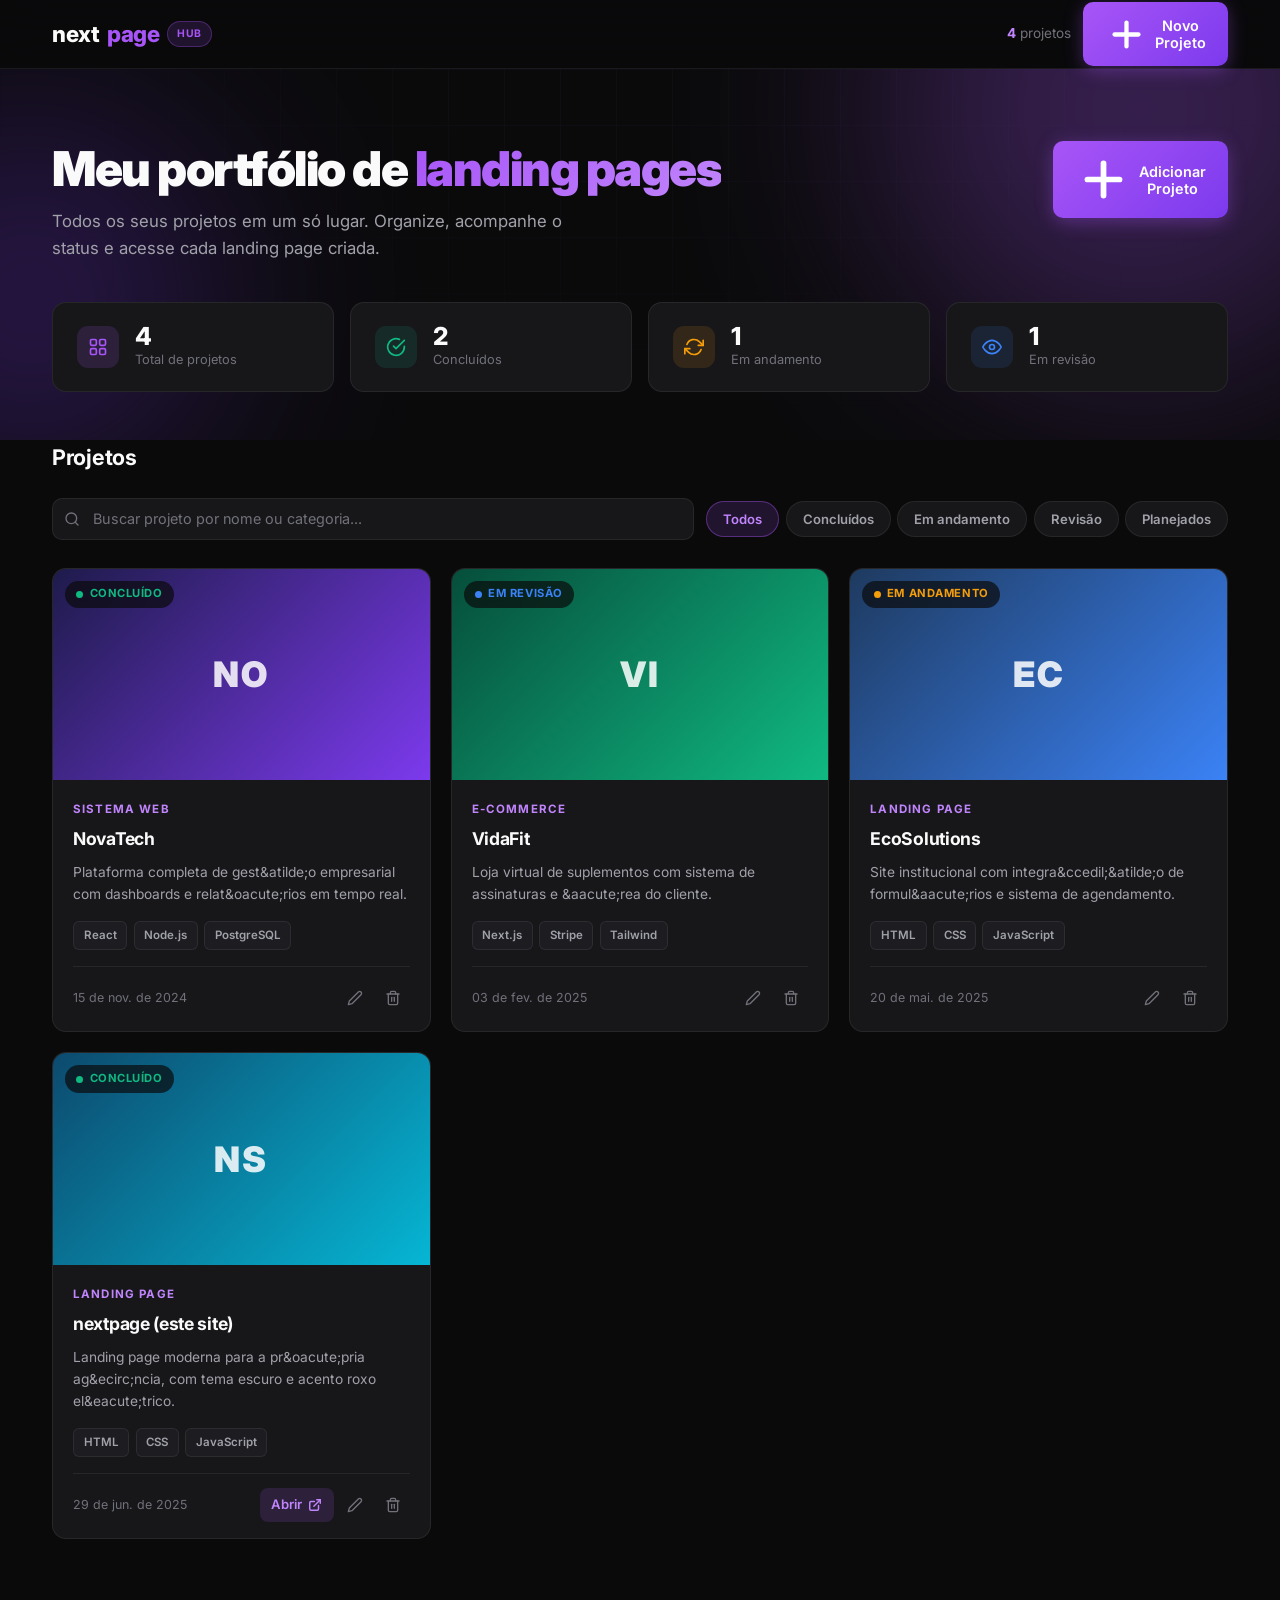
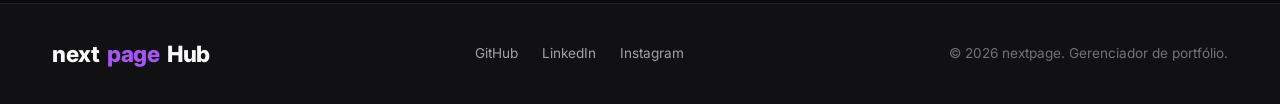
==== commit 19a936f7: "refactor: renomear projeto para nextpage" ====
--- a/fyrn.html
+++ b/fyrn.html
@@ -3,7 +3,7 @@
 <head>
     <meta charset="UTF-8">
     <meta name="viewport" content="width=device-width, initial-scale=1.0">
-    <title>Fyrn Hub - Gerenciador de Projetos</title>
+    <title>nextpage - Gerenciador de Projetos</title>
     <link rel="preconnect" href="https://fonts.googleapis.com">
     <link rel="preconnect" href="https://fonts.gstatic.com" crossorigin>
     <link href="https://fonts.googleapis.com/css2?family=Inter:wght@300;400;500;600;700;800;900&display=swap" rel="stylesheet">
@@ -905,7 +905,7 @@
     <!-- Navbar -->
     <nav class="navbar">
         <div class="container">
-            <a href="#" class="logo">Fyr<span>n</span> <span class="logo-badge">Hub</span></a>
+            <a href="#" class="logo">next<span>page</span> <span class="logo-badge">Hub</span></a>
             <div class="navbar-actions">
                 <span class="navbar-count"><strong id="navCount">0</strong> projetos</span>
                 <button class="btn btn-primary" id="btnAddProject">
@@ -1026,13 +1026,13 @@
     <!-- Footer -->
     <footer class="footer">
         <div class="container">
-            <a href="#" class="logo">Fyr<span>n</span> Hub</a>
+            <a href="#" class="logo">next<span>page</span> Hub</a>
             <div class="footer-links">
                 <a href="https://github.com/ThiagoLma" target="_blank" rel="noopener">GitHub</a>
                 <a href="https://www.linkedin.com" target="_blank" rel="noopener">LinkedIn</a>
                 <a href="https://www.instagram.com" target="_blank" rel="noopener">Instagram</a>
             </div>
-            <p>&copy; <span id="year"></span> Fyrn Hub. Gerenciador de portf&oacute;lio.</p>
+            <p>&copy; <span id="year"></span> nextpage. Gerenciador de portf&oacute;lio.</p>
         </div>
     </footer>
 
@@ -1104,7 +1104,7 @@
     (function() {
         'use strict';
 
-        const STORAGE_KEY = 'fyrn_projects_v1';
+        const STORAGE_KEY = 'nextpage_projects_v1';
 
         const COVER_GRADIENTS = [
             'linear-gradient(135deg, #1e1b4b, #7c3aed)',
@@ -1162,7 +1162,7 @@
             },
             {
                 id: 'p4',
-                name: 'Fyrn Landing Page',
+                name: 'nextpage (este site)',
                 url: 'fyrn.html',
                 category: 'Landing Page',
                 status: 'done',
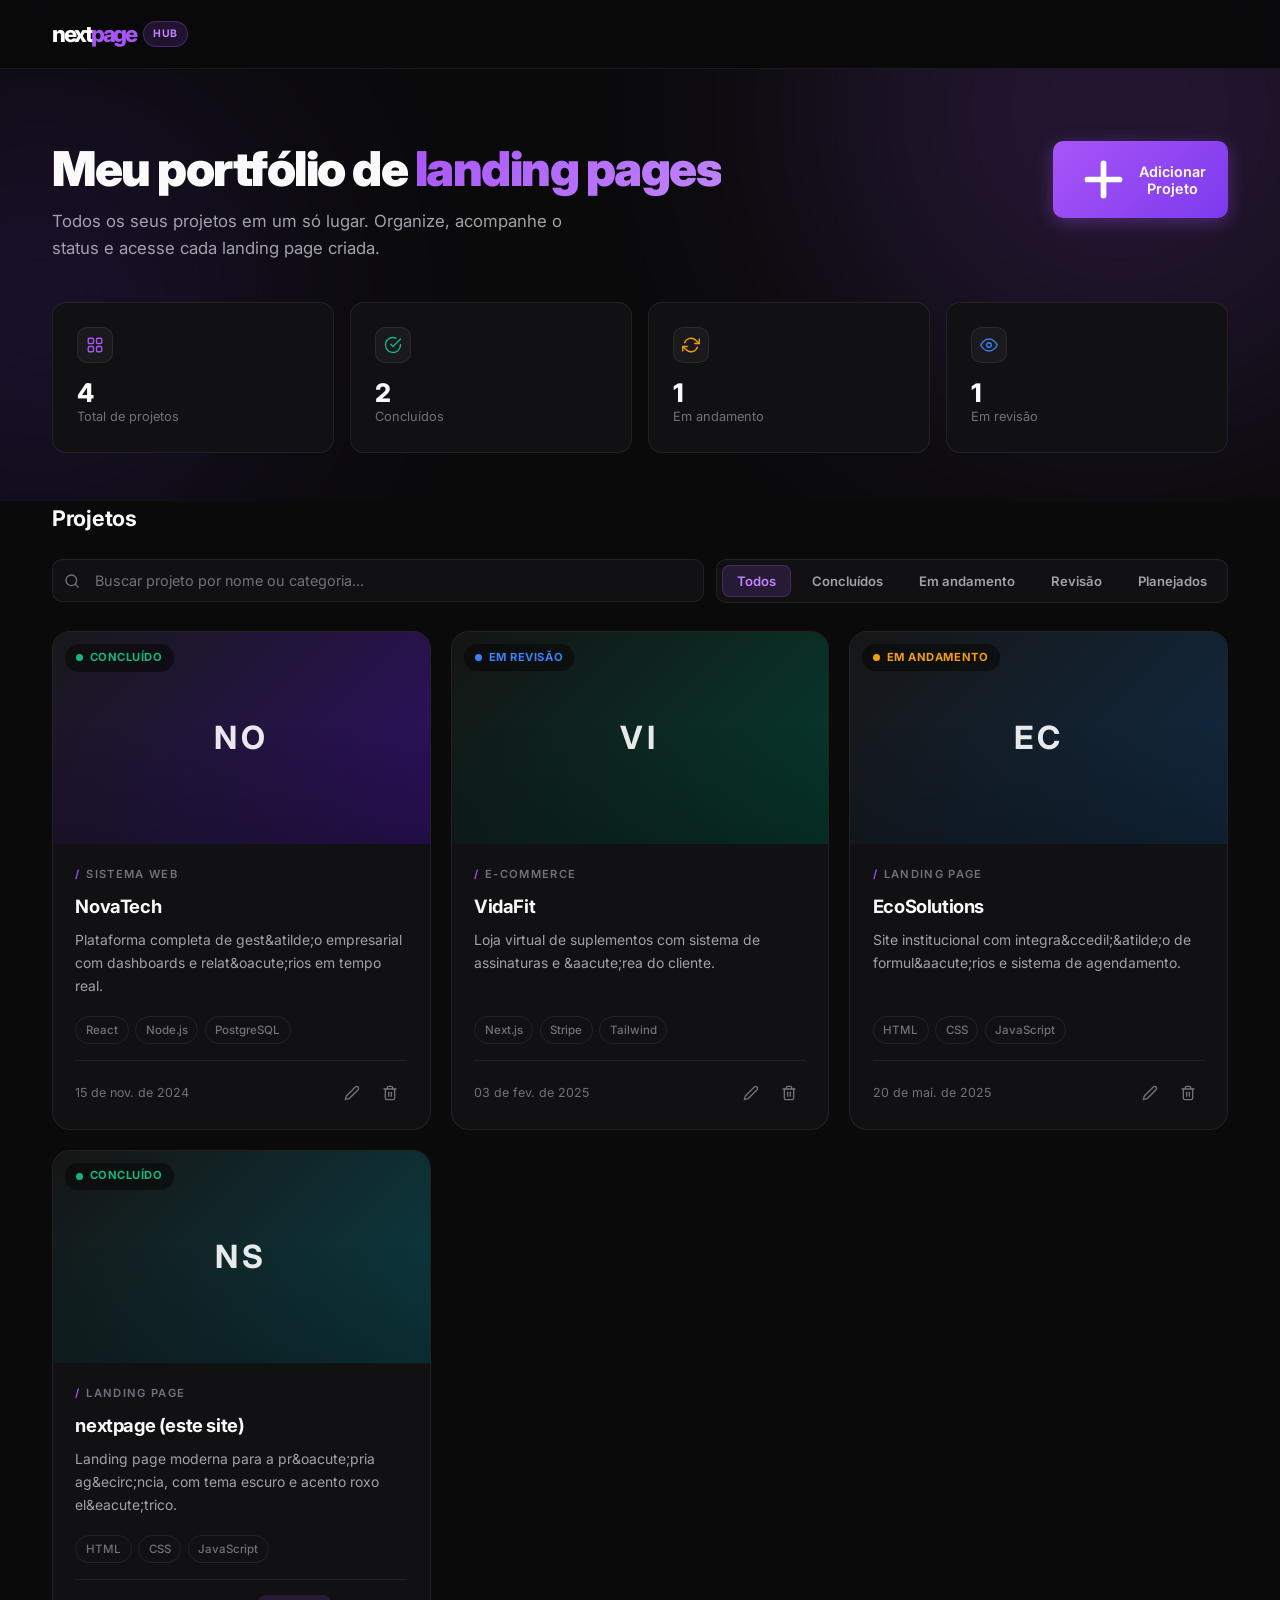
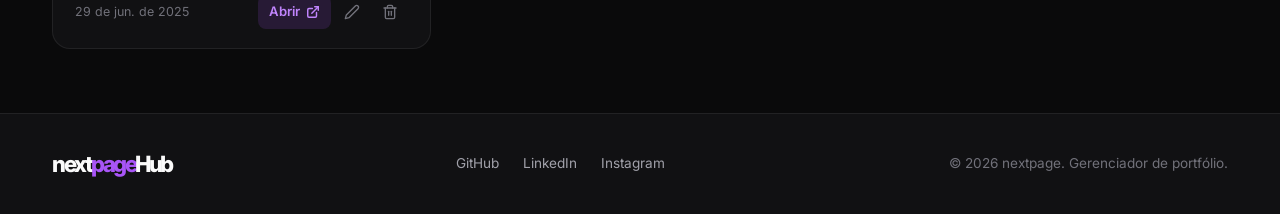
==== commit fecd694d: "style: modernizar e minimalizar o design do Fyrn Hub - Tons de acento mais contidos e suaves nas cap" ====
--- a/fyrn.html
+++ b/fyrn.html
@@ -153,17 +153,18 @@
         .logo {
             font-size: 1.4rem;
             font-weight: 800;
-            letter-spacing: -0.5px;
-            display: flex;
-            align-items: center;
-            gap: 0.5rem;
-        }
-
-        .logo span {
+            letter-spacing: -2.5px;
+            display: flex;
+            align-items: center;
+            gap: 0;
+        }
+
+        .logo .logo-word span {
             color: var(--accent);
         }
 
         .logo-badge {
+            margin-left: 0.5rem;
             font-size: 0.65rem;
             font-weight: 700;
             letter-spacing: 0.08em;
@@ -175,21 +176,6 @@
             border-radius: 100px;
         }
 
-        .navbar-actions {
-            display: flex;
-            align-items: center;
-            gap: 0.75rem;
-        }
-
-        .navbar-count {
-            font-size: 0.85rem;
-            color: var(--text-muted);
-        }
-
-        .navbar-count strong {
-            color: var(--accent-light);
-        }
-
         /* ============ DASHBOARD HERO ============ */
         .dashboard {
             position: relative;
@@ -210,44 +196,43 @@
         .dashboard-blob {
             position: absolute;
             border-radius: 50%;
-            filter: blur(110px);
-            opacity: 0.28;
-            animation: blobFloat 16s ease-in-out infinite;
+            filter: blur(130px);
+            opacity: 0.16;
+            animation: blobFloat 22s ease-in-out infinite;
         }
 
         .dashboard-blob-1 {
-            width: 520px;
-            height: 520px;
+            width: 600px;
+            height: 600px;
             background: var(--accent);
-            top: -220px;
-            right: -120px;
+            top: -260px;
+            right: -140px;
         }
 
         .dashboard-blob-2 {
-            width: 380px;
-            height: 380px;
+            width: 440px;
+            height: 440px;
             background: var(--accent-dark);
-            top: 40px;
-            left: -160px;
-            animation-delay: -6s;
+            top: 20px;
+            left: -180px;
+            animation-delay: -8s;
         }
 
         .dashboard-grid {
             position: absolute;
             inset: 0;
             background-image:
-                linear-gradient(rgba(168, 85, 247, 0.035) 1px, transparent 1px),
-                linear-gradient(90deg, rgba(168, 85, 247, 0.035) 1px, transparent 1px);
-            background-size: 56px 56px;
-            mask-image: radial-gradient(ellipse at top, black 20%, transparent 75%);
-            -webkit-mask-image: radial-gradient(ellipse at top, black 20%, transparent 75%);
+                linear-gradient(rgba(168, 85, 247, 0.02) 1px, transparent 1px),
+                linear-gradient(90deg, rgba(168, 85, 247, 0.02) 1px, transparent 1px);
+            background-size: 64px 64px;
+            mask-image: radial-gradient(ellipse at top, black 10%, transparent 70%);
+            -webkit-mask-image: radial-gradient(ellipse at top, black 10%, transparent 70%);
         }
 
         @keyframes blobFloat {
             0%, 100% { transform: translate(0, 0) scale(1); }
-            25% { transform: translate(30px, -25px) scale(1.08); }
-            50% { transform: translate(-20px, 20px) scale(0.94); }
-            75% { transform: translate(25px, 30px) scale(1.05); }
+            33% { transform: translate(20px, -18px) scale(1.04); }
+            66% { transform: translate(-16px, 14px) scale(0.97); }
         }
 
         .dashboard .container {
@@ -294,50 +279,48 @@
         }
 
         .stat-card {
-            background: var(--bg-card);
+            background: var(--bg-secondary);
             border: 1px solid var(--border);
             border-radius: var(--radius);
-            padding: 1.25rem 1.5rem;
-            display: flex;
-            align-items: center;
-            gap: 1rem;
-            transition: border-color 0.25s ease, transform 0.25s ease;
+            padding: 1.5rem;
+            transition: border-color 0.25s ease, transform 0.25s ease, background 0.25s ease;
         }
 
         .stat-card:hover {
             border-color: var(--border-hover);
             transform: translateY(-2px);
+            background: var(--bg-card);
         }
 
         .stat-icon {
-            width: 42px;
-            height: 42px;
-            border-radius: 11px;
+            width: 36px;
+            height: 36px;
+            border-radius: 10px;
+            background: rgba(255, 255, 255, 0.04);
+            border: 1px solid var(--border);
             display: flex;
             align-items: center;
             justify-content: center;
             flex-shrink: 0;
+            margin-bottom: 1rem;
         }
 
         .stat-icon svg {
-            width: 20px;
-            height: 20px;
-            stroke-width: 2;
-        }
-
-        .stat-card.total .stat-icon { background: var(--accent-glow); }
+            width: 18px;
+            height: 18px;
+            stroke-width: 1.8;
+        }
+
         .stat-card.total .stat-icon svg { stroke: var(--accent); }
-        .stat-card.done .stat-icon { background: rgba(16, 185, 129, 0.12); }
         .stat-card.done .stat-icon svg { stroke: var(--green); }
-        .stat-card.progress .stat-icon { background: rgba(245, 158, 11, 0.12); }
         .stat-card.progress .stat-icon svg { stroke: var(--amber); }
-        .stat-card.review .stat-icon { background: rgba(59, 130, 246, 0.12); }
         .stat-card.review .stat-icon svg { stroke: var(--blue); }
 
         .stat-value {
-            font-size: 1.55rem;
+            font-size: 1.6rem;
             font-weight: 800;
             line-height: 1.1;
+            letter-spacing: -0.5px;
         }
 
         .stat-label {
@@ -391,15 +374,15 @@
 
         .search-box input {
             width: 100%;
-            background: var(--bg-card);
+            background: var(--bg-secondary);
             border: 1px solid var(--border);
             border-radius: var(--radius-sm);
-            padding: 0.7rem 1rem 0.7rem 2.5rem;
+            padding: 0.75rem 1rem 0.75rem 2.6rem;
             color: var(--text-primary);
             font-size: 0.9rem;
             font-family: inherit;
             outline: none;
-            transition: border-color 0.25s ease;
+            transition: border-color 0.25s ease, background 0.25s ease, box-shadow 0.25s ease;
         }
 
         .search-box input::placeholder {
@@ -408,34 +391,39 @@
 
         .search-box input:focus {
             border-color: var(--border-hover);
+            background: var(--bg-card);
+            box-shadow: 0 0 0 3px rgba(168, 85, 247, 0.08);
         }
 
         .filter-group {
             display: flex;
-            gap: 0.4rem;
+            gap: 0.35rem;
             flex-wrap: wrap;
+            background: var(--bg-secondary);
+            border: 1px solid var(--border);
+            border-radius: var(--radius-sm);
+            padding: 0.3rem;
         }
 
         .filter-btn {
-            background: var(--bg-card);
-            border: 1px solid var(--border);
+            background: transparent;
+            border: none;
             color: var(--text-secondary);
             font-size: 0.82rem;
             font-weight: 600;
-            padding: 0.55rem 1rem;
-            border-radius: 100px;
+            padding: 0.5rem 0.95rem;
+            border-radius: 8px;
             transition: all 0.2s ease;
         }
 
         .filter-btn:hover {
             color: var(--text-primary);
-            border-color: var(--border-hover);
         }
 
         .filter-btn.active {
             background: var(--accent-glow);
-            border-color: var(--border-hover);
             color: var(--accent-light);
+            box-shadow: inset 0 0 0 1px rgba(168, 85, 247, 0.25);
         }
 
         /* Project cards */
@@ -446,9 +434,9 @@
         }
 
         .project-card {
-            background: var(--bg-card);
+            background: var(--bg-secondary);
             border: 1px solid var(--border);
-            border-radius: var(--radius);
+            border-radius: calc(var(--radius) + 4px);
             overflow: hidden;
             display: flex;
             flex-direction: column;
@@ -458,7 +446,7 @@
         .project-card:hover {
             transform: translateY(-4px);
             border-color: var(--border-hover);
-            box-shadow: var(--shadow);
+            box-shadow: 0 20px 40px rgba(0, 0, 0, 0.35), 0 0 0 1px rgba(168, 85, 247, 0.05);
         }
 
         .project-cover {
@@ -471,27 +459,39 @@
             overflow: hidden;
         }
 
+        .project-cover::after {
+            content: '';
+            position: absolute;
+            inset: 0;
+            background: linear-gradient(to top, rgba(10, 10, 11, 0.35), transparent 55%);
+        }
+
         .project-initials {
-            font-size: 2.2rem;
-            font-weight: 900;
-            letter-spacing: 2px;
-            color: rgba(255, 255, 255, 0.85);
-            transition: transform 0.3s ease;
+            font-size: 2rem;
+            font-weight: 700;
+            letter-spacing: 4px;
+            color: rgba(255, 255, 255, 0.9);
+            transition: transform 0.4s ease, letter-spacing 0.4s ease;
+            z-index: 1;
         }
 
         .project-card:hover .project-initials {
-            transform: scale(1.08);
+            transform: scale(1.06);
+            letter-spacing: 5px;
         }
 
         .project-cover-overlay {
             position: absolute;
             inset: 0;
-            background: rgba(10, 10, 11, 0.55);
+            background: rgba(10, 10, 11, 0.5);
+            backdrop-filter: blur(2px);
+            -webkit-backdrop-filter: blur(2px);
             display: flex;
             align-items: center;
             justify-content: center;
             opacity: 0;
             transition: opacity 0.3s ease;
+            z-index: 2;
         }
 
         .project-cover:hover .project-cover-overlay {
@@ -501,6 +501,7 @@
         .project-cover-overlay .btn {
             transform: translateY(8px);
             transition: transform 0.3s ease;
+            box-shadow: none;
         }
 
         .project-cover:hover .project-cover-overlay .btn {
@@ -542,33 +543,39 @@
         .status-planned::before { background: var(--accent); }
 
         .project-body {
-            padding: 1.25rem 1.25rem 1rem;
+            padding: 1.4rem 1.4rem 1.2rem;
             display: flex;
             flex-direction: column;
             flex: 1;
         }
 
         .project-category {
-            font-size: 0.72rem;
+            font-size: 0.7rem;
+            font-weight: 600;
+            letter-spacing: 0.12em;
+            text-transform: uppercase;
+            color: var(--text-muted);
+            margin-bottom: 0.5rem;
+        }
+
+        .project-category::before {
+            content: '/';
+            color: var(--accent);
+            margin-right: 0.35rem;
+        }
+
+        .project-name {
+            font-size: 1.15rem;
             font-weight: 700;
-            letter-spacing: 0.1em;
-            text-transform: uppercase;
-            color: var(--accent-light);
-            margin-bottom: 0.4rem;
-        }
-
-        .project-name {
-            font-size: 1.1rem;
-            font-weight: 700;
-            letter-spacing: -0.3px;
+            letter-spacing: -0.4px;
             margin-bottom: 0.5rem;
         }
 
         .project-desc {
-            font-size: 0.86rem;
+            font-size: 0.87rem;
             color: var(--text-secondary);
-            line-height: 1.6;
-            margin-bottom: 1rem;
+            line-height: 1.65;
+            margin-bottom: 1.1rem;
             flex: 1;
         }
 
@@ -581,12 +588,12 @@
 
         .tag {
             font-size: 0.72rem;
-            font-weight: 600;
-            color: var(--text-secondary);
-            background: var(--bg-elevated);
+            font-weight: 500;
+            color: var(--text-muted);
+            background: transparent;
             border: 1px solid var(--border);
             padding: 0.25rem 0.6rem;
-            border-radius: 6px;
+            border-radius: 100px;
         }
 
         .project-footer {
@@ -680,10 +687,11 @@
             max-width: 560px;
             max-height: 90vh;
             overflow-y: auto;
-            background: var(--bg-secondary);
+            background: var(--bg-card);
             border: 1px solid var(--border);
-            border-radius: var(--radius);
+            border-radius: calc(var(--radius) + 4px);
             padding: 2rem;
+            box-shadow: 0 30px 60px rgba(0, 0, 0, 0.5);
             animation: modalIn 0.3s cubic-bezier(0.4, 0, 0.2, 1);
         }
 
@@ -753,7 +761,7 @@
         .form-group input,
         .form-group select,
         .form-group textarea {
-            background: var(--bg-card);
+            background: var(--bg-secondary);
             border: 1px solid var(--border);
             border-radius: var(--radius-sm);
             padding: 0.7rem 0.9rem;
@@ -761,7 +769,7 @@
             font-size: 0.9rem;
             font-family: inherit;
             outline: none;
-            transition: border-color 0.25s ease;
+            transition: border-color 0.25s ease, box-shadow 0.25s ease, background 0.25s ease;
         }
 
         .form-group textarea {
@@ -773,6 +781,8 @@
         .form-group select:focus,
         .form-group textarea:focus {
             border-color: var(--border-hover);
+            background: var(--bg-elevated);
+            box-shadow: 0 0 0 3px rgba(168, 85, 247, 0.08);
         }
 
         .form-group select {
@@ -905,14 +915,7 @@
     <!-- Navbar -->
     <nav class="navbar">
         <div class="container">
-            <a href="#" class="logo">next<span>page</span> <span class="logo-badge">Hub</span></a>
-            <div class="navbar-actions">
-                <span class="navbar-count"><strong id="navCount">0</strong> projetos</span>
-                <button class="btn btn-primary" id="btnAddProject">
-                    <svg viewBox="0 0 24 24" fill="none" stroke="currentColor" stroke-width="2.5" stroke-linecap="round"><line x1="12" y1="5" x2="12" y2="19"></line><line x1="5" y1="12" x2="19" y2="12"></line></svg>
-                    Novo Projeto
-                </button>
-            </div>
+            <a href="#" class="logo"><span class="logo-word">next<span>page</span></span><span class="logo-badge">Hub</span></a>
         </div>
     </nav>
 
@@ -1026,7 +1029,7 @@
     <!-- Footer -->
     <footer class="footer">
         <div class="container">
-            <a href="#" class="logo">next<span>page</span> Hub</a>
+            <a href="#" class="logo"><span class="logo-word">next<span>page</span></span> Hub</a>
             <div class="footer-links">
                 <a href="https://github.com/ThiagoLma" target="_blank" rel="noopener">GitHub</a>
                 <a href="https://www.linkedin.com" target="_blank" rel="noopener">LinkedIn</a>
@@ -1107,14 +1110,14 @@
         const STORAGE_KEY = 'nextpage_projects_v1';
 
         const COVER_GRADIENTS = [
-            'linear-gradient(135deg, #1e1b4b, #7c3aed)',
-            'linear-gradient(135deg, #064e3b, #10b981)',
-            'linear-gradient(135deg, #1e3a5f, #3b82f6)',
-            'linear-gradient(135deg, #7c2d12, #f59e0b)',
-            'linear-gradient(135deg, #4a044e, #d946ef)',
-            'linear-gradient(135deg, #0c4a6e, #06b6d4)',
-            'linear-gradient(135deg, #831843, #ec4899)',
-            'linear-gradient(135deg, #1c1917, #a855f7)'
+            'linear-gradient(135deg, #18181b, #2e1065)',
+            'linear-gradient(135deg, #141414, #043c2e)',
+            'linear-gradient(135deg, #161616, #102a43)',
+            'linear-gradient(135deg, #171717, #3f2500)',
+            'linear-gradient(135deg, #191919, #3b0764)',
+            'linear-gradient(135deg, #151515, #0a3d44)',
+            'linear-gradient(135deg, #161616, #3d0a2c)',
+            'linear-gradient(135deg, #1c1917, #2e1065)'
         ];
 
         const STATUS_META = {
@@ -1249,7 +1252,6 @@
             document.getElementById('statDone').textContent = done;
             document.getElementById('statProgress').textContent = progress;
             document.getElementById('statReview').textContent = review;
-            document.getElementById('navCount').textContent = total;
         }
 
         function renderProjects() {
@@ -1431,7 +1433,6 @@
         }
 
         // ---------- Events ----------
-        document.getElementById('btnAddProject').addEventListener('click', openAddModal);
         document.getElementById('btnAddProjectHero').addEventListener('click', openAddModal);
         document.getElementById('modalClose').addEventListener('click', closeModal);
         document.getElementById('modalCancel').addEventListener('click', closeModal);
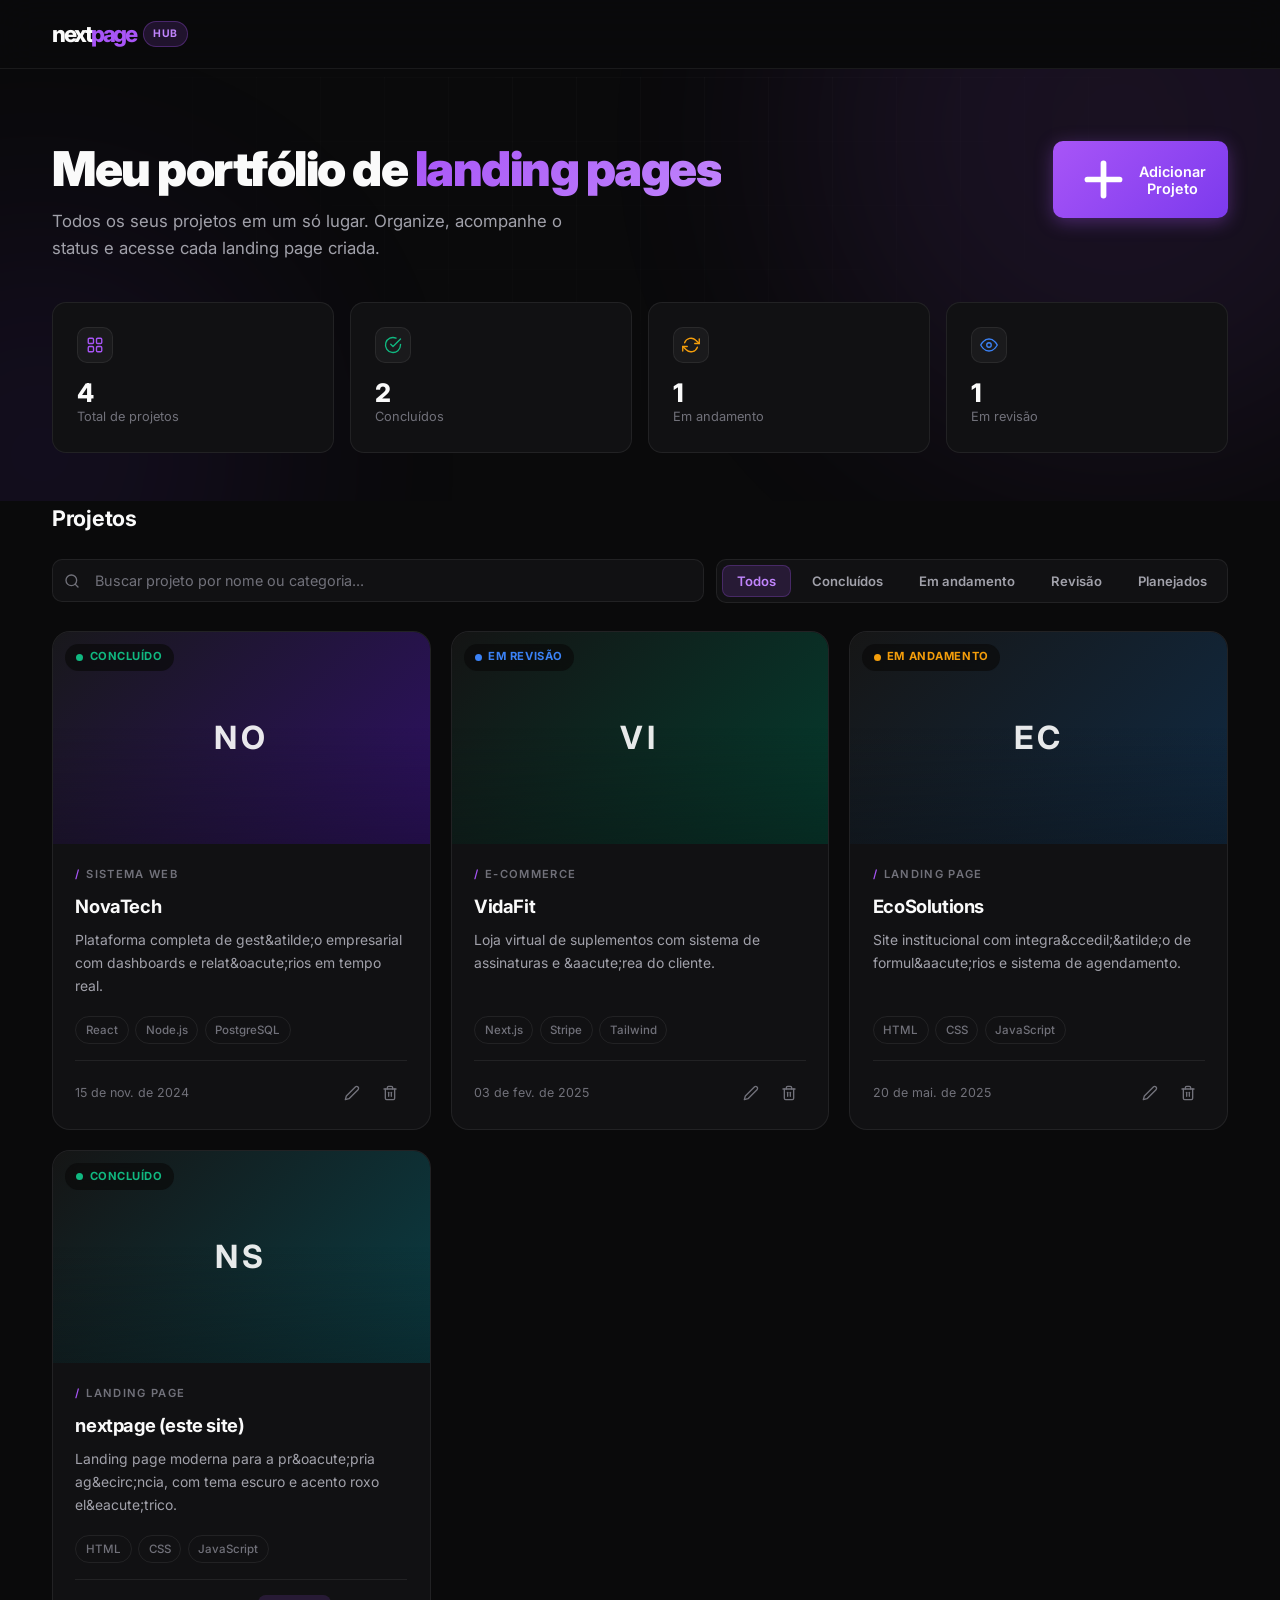
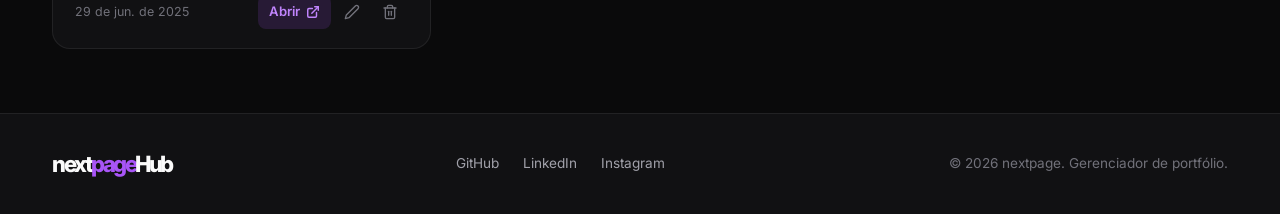
==== commit b0141c5b: "feat: parallax suave ao rolar no dashboard Substitui a animação infinita de gradiente roxo por efeit" ====
--- a/fyrn.html
+++ b/fyrn.html
@@ -196,43 +196,38 @@
         .dashboard-blob {
             position: absolute;
             border-radius: 50%;
-            filter: blur(130px);
-            opacity: 0.16;
-            animation: blobFloat 22s ease-in-out infinite;
+            filter: blur(120px);
+            opacity: 0.18;
+            will-change: transform;
+            pointer-events: none;
         }
 
         .dashboard-blob-1 {
-            width: 600px;
-            height: 600px;
-            background: var(--accent);
-            top: -260px;
-            right: -140px;
+            width: 640px;
+            height: 640px;
+            background: rgba(168, 85, 247, 0.55);
+            top: -280px;
+            right: -160px;
         }
 
         .dashboard-blob-2 {
-            width: 440px;
-            height: 440px;
-            background: var(--accent-dark);
-            top: 20px;
-            left: -180px;
-            animation-delay: -8s;
+            width: 480px;
+            height: 480px;
+            background: rgba(124, 58, 237, 0.5);
+            bottom: -180px;
+            left: -200px;
         }
 
         .dashboard-grid {
             position: absolute;
             inset: 0;
             background-image:
-                linear-gradient(rgba(168, 85, 247, 0.02) 1px, transparent 1px),
-                linear-gradient(90deg, rgba(168, 85, 247, 0.02) 1px, transparent 1px);
+                linear-gradient(rgba(255, 255, 255, 0.018) 1px, transparent 1px),
+                linear-gradient(90deg, rgba(255, 255, 255, 0.018) 1px, transparent 1px);
             background-size: 64px 64px;
             mask-image: radial-gradient(ellipse at top, black 10%, transparent 70%);
             -webkit-mask-image: radial-gradient(ellipse at top, black 10%, transparent 70%);
-        }
-
-        @keyframes blobFloat {
-            0%, 100% { transform: translate(0, 0) scale(1); }
-            33% { transform: translate(20px, -18px) scale(1.04); }
-            66% { transform: translate(-16px, 14px) scale(0.97); }
+            will-change: transform;
         }
 
         .dashboard .container {
@@ -922,9 +917,9 @@
     <!-- Dashboard -->
     <section class="dashboard">
         <div class="dashboard-bg">
-            <div class="dashboard-blob dashboard-blob-1"></div>
-            <div class="dashboard-blob dashboard-blob-2"></div>
-            <div class="dashboard-grid"></div>
+            <div class="dashboard-blob dashboard-blob-1" data-parallax="0.35"></div>
+            <div class="dashboard-blob dashboard-blob-2" data-parallax="0.2"></div>
+            <div class="dashboard-grid" data-parallax="0.12"></div>
         </div>
         <div class="container">
             <div class="dashboard-header reveal">
@@ -1500,6 +1495,34 @@
         document.querySelectorAll('.reveal').forEach(function(el) {
             revealObserver.observe(el);
         });
+
+        // Parallax suave ao rolar
+        var parallaxEls = document.querySelectorAll('[data-parallax]');
+        var dashboardSection = document.querySelector('.dashboard');
+        var ticking = false;
+
+        function updateParallax() {
+            ticking = false;
+            if (!dashboardSection) return;
+            var rect = dashboardSection.getBoundingClientRect();
+            if (rect.bottom < 0 || rect.top > window.innerHeight) return;
+
+            var scrollOffset = rect.top; // negativo ao rolar para baixo
+
+            parallaxEls.forEach(function(el) {
+                var speed = parseFloat(el.getAttribute('data-parallax')) || 0;
+                el.style.transform = 'translateY(' + (scrollOffset * speed) + 'px)';
+            });
+        }
+
+        window.addEventListener('scroll', function() {
+            if (!ticking) {
+                requestAnimationFrame(updateParallax);
+                ticking = true;
+            }
+        }, { passive: true });
+
+        updateParallax();
     })();
     </script>
 </body>
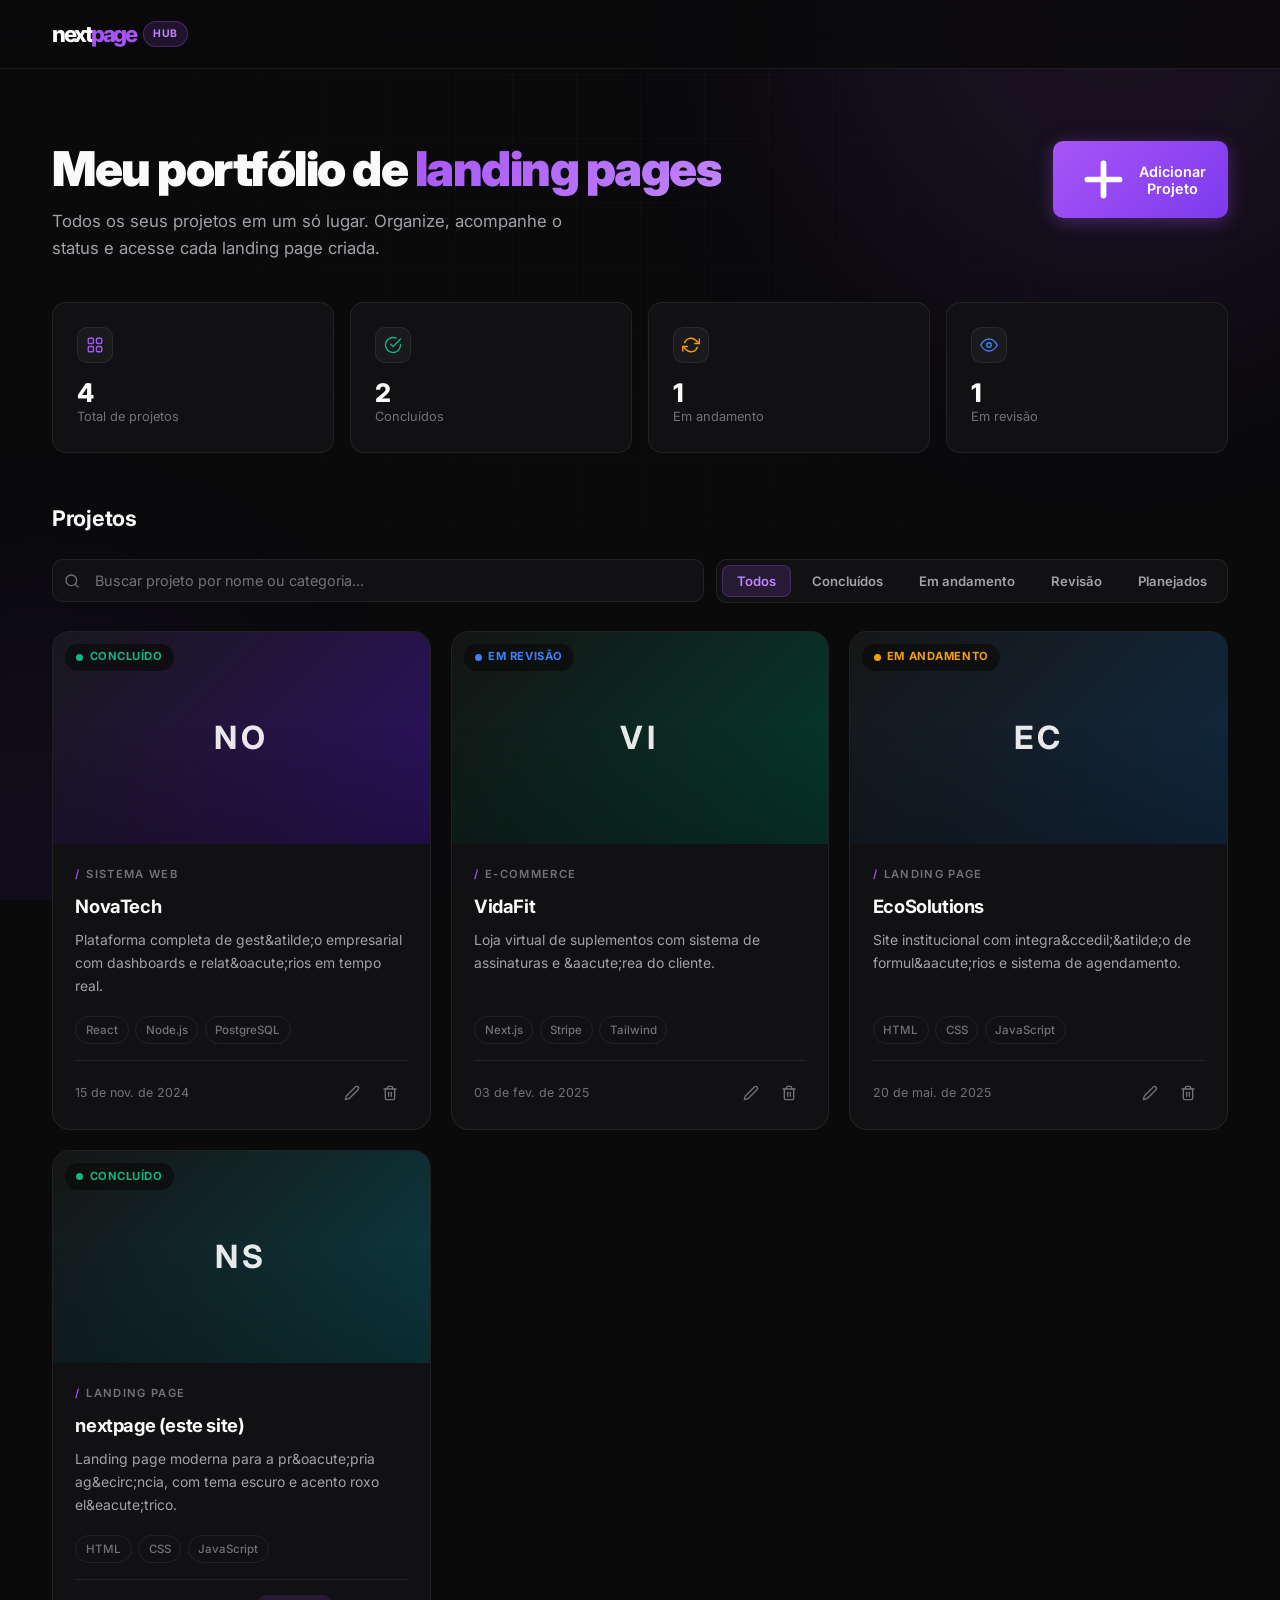
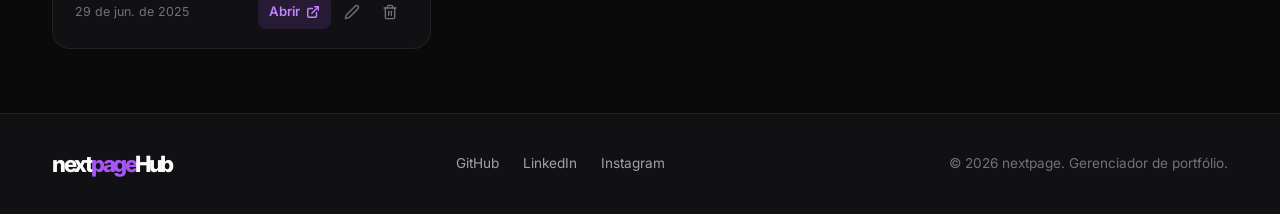
==== commit 6814af47: "fix: tornar o parallax perceptivel ao rolar - Fundo do dashboard agora é fixed na viewport (z-index " ====
--- a/fyrn.html
+++ b/fyrn.html
@@ -180,17 +180,17 @@
         .dashboard {
             position: relative;
             padding: clamp(2.5rem, 6vw, 4.5rem) 0 0;
-            overflow: hidden;
         }
 
         .dashboard-bg {
-            position: absolute;
+            position: fixed;
             top: 0;
             left: 0;
             right: 0;
-            height: 100%;
+            height: 100vh;
             overflow: hidden;
             pointer-events: none;
+            z-index: -1;
         }
 
         .dashboard-blob {
@@ -917,9 +917,9 @@
     <!-- Dashboard -->
     <section class="dashboard">
         <div class="dashboard-bg">
-            <div class="dashboard-blob dashboard-blob-1" data-parallax="0.35"></div>
-            <div class="dashboard-blob dashboard-blob-2" data-parallax="0.2"></div>
-            <div class="dashboard-grid" data-parallax="0.12"></div>
+            <div class="dashboard-blob dashboard-blob-1" data-parallax="0.6" data-parallax-y="-30"></div>
+            <div class="dashboard-blob dashboard-blob-2" data-parallax="0.35" data-parallax-y="20"></div>
+            <div class="dashboard-grid" data-parallax="0.2" data-parallax-y="10"></div>
         </div>
         <div class="container">
             <div class="dashboard-header reveal">
@@ -1498,20 +1498,18 @@
 
         // Parallax suave ao rolar
         var parallaxEls = document.querySelectorAll('[data-parallax]');
-        var dashboardSection = document.querySelector('.dashboard');
         var ticking = false;
 
         function updateParallax() {
             ticking = false;
-            if (!dashboardSection) return;
-            var rect = dashboardSection.getBoundingClientRect();
-            if (rect.bottom < 0 || rect.top > window.innerHeight) return;
-
-            var scrollOffset = rect.top; // negativo ao rolar para baixo
+            // Fundo fixo na viewport: movimento continuo conforme o scroll da pagina
+            var scrolled = window.pageYOffset;
 
             parallaxEls.forEach(function(el) {
                 var speed = parseFloat(el.getAttribute('data-parallax')) || 0;
-                el.style.transform = 'translateY(' + (scrollOffset * speed) + 'px)';
+                var baseY = parseFloat(el.getAttribute('data-parallax-y')) || 0;
+                var translateY = (-scrolled * speed + baseY) % 120;
+                el.style.transform = 'translate3d(0, ' + translateY + 'px, 0)';
             });
         }
 
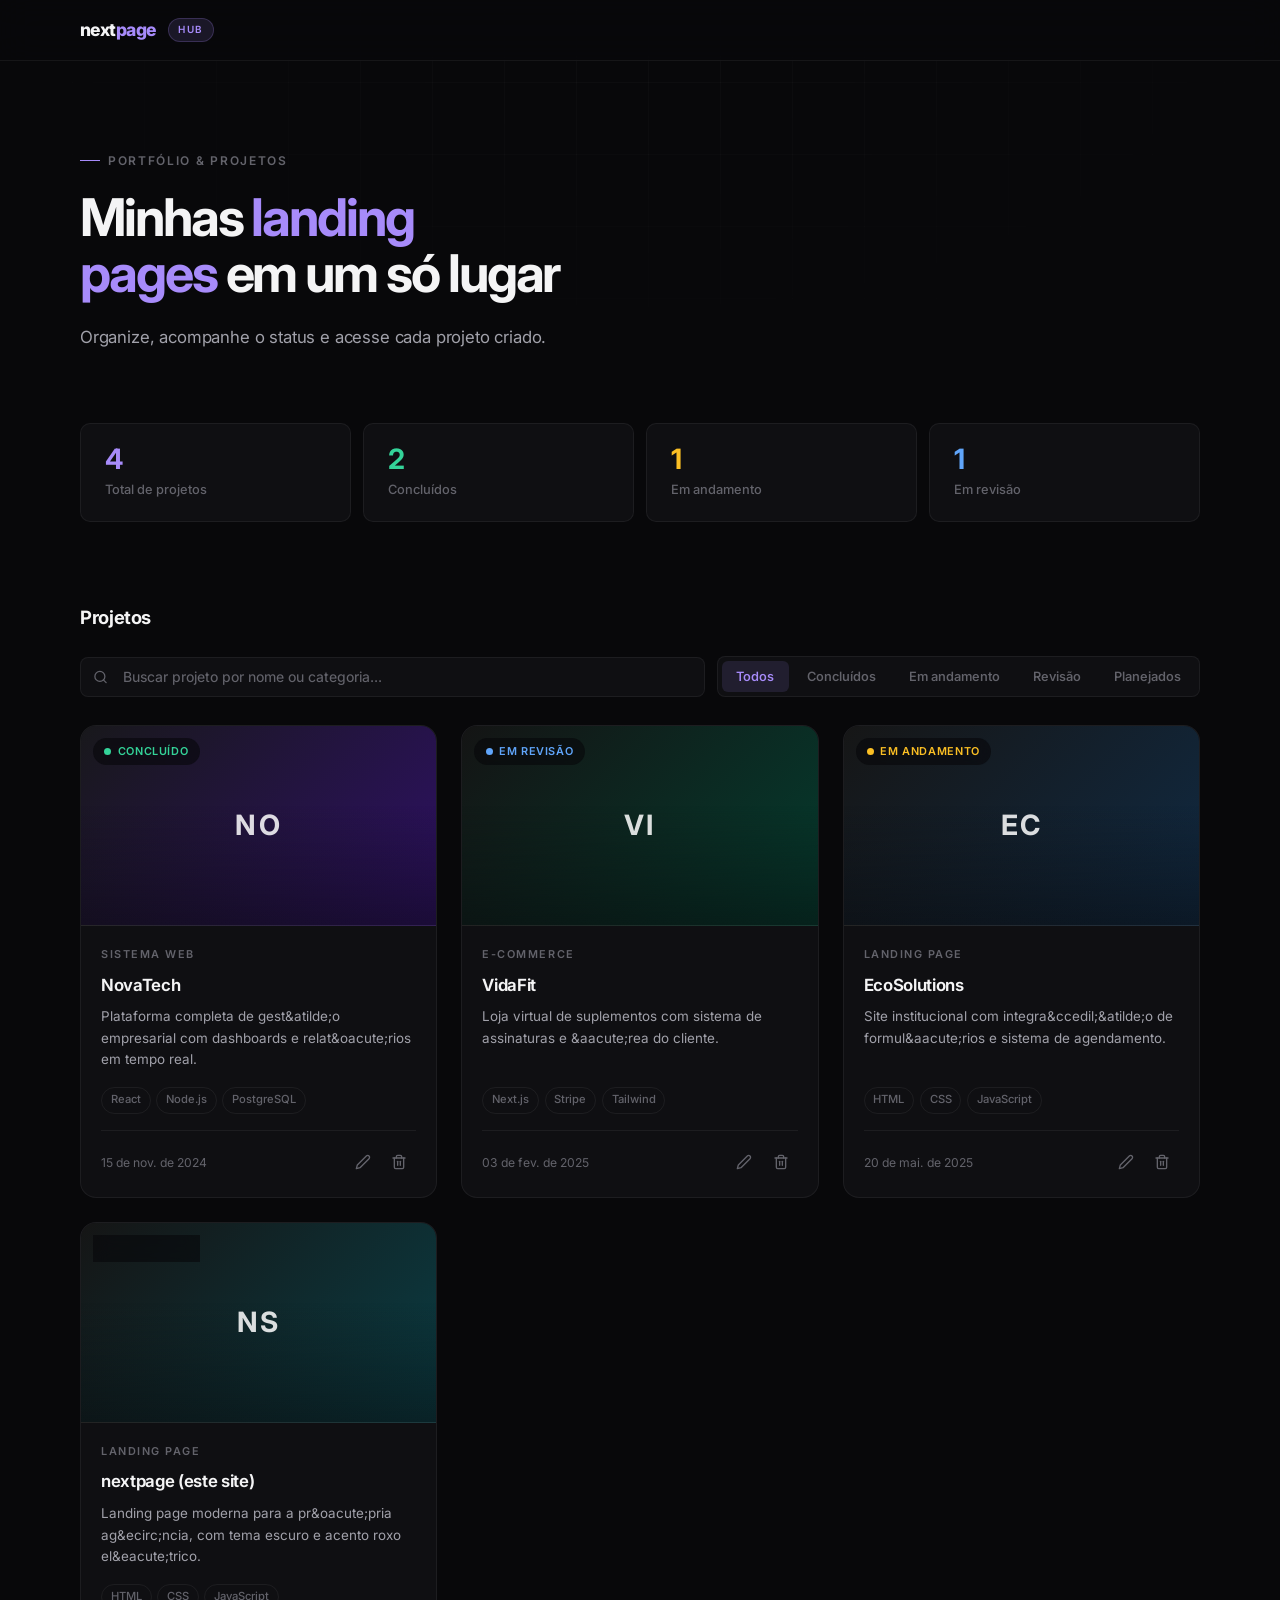
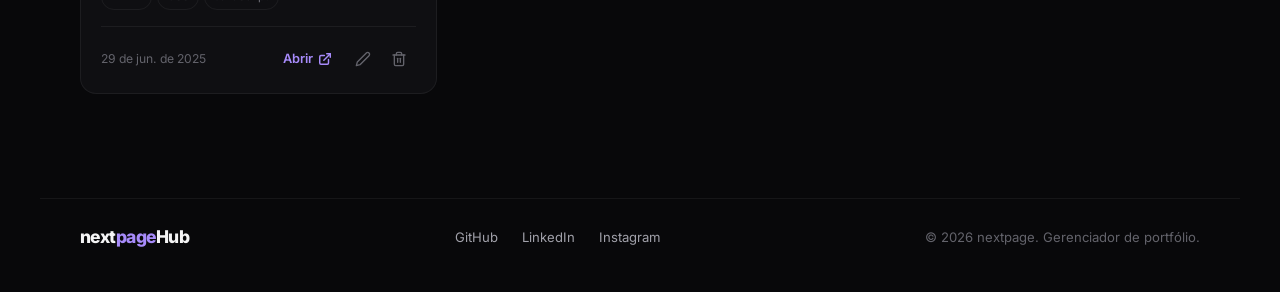
==== commit dbbe0a47: "style: redesenhar para visual mais moderno e minimalista - Paleta reescrita: tons mais profundos, ac" ====
--- a/fyrn.html
+++ b/fyrn.html
@@ -9,25 +9,25 @@
     <link href="https://fonts.googleapis.com/css2?family=Inter:wght@300;400;500;600;700;800;900&display=swap" rel="stylesheet">
     <style>
         :root {
-            --bg-primary: #0a0a0b;
-            --bg-secondary: #111113;
-            --bg-card: #17171a;
-            --bg-elevated: #1c1c21;
-            --accent: #a855f7;
-            --accent-light: #c084fc;
-            --accent-dark: #7c3aed;
-            --accent-glow: rgba(168, 85, 247, 0.15);
-            --text-primary: #fafafa;
+            --bg: #08080a;
+            --bg-secondary: #0f0f12;
+            --bg-card: #141417;
+            --bg-elevated: #1a1a1e;
+            --accent: #a78bfa;
+            --accent-strong: #8b5cf6;
+            --accent-glow: rgba(167, 139, 250, 0.12);
+            --text: #f4f4f5;
             --text-secondary: #a1a1aa;
-            --text-muted: #71717a;
-            --border: rgba(255, 255, 255, 0.07);
-            --border-hover: rgba(168, 85, 247, 0.4);
-            --green: #10b981;
-            --amber: #f59e0b;
-            --blue: #3b82f6;
-            --red: #ef4444;
-            --radius: 14px;
+            --text-muted: #63636b;
+            --border: rgba(255, 255, 255, 0.06);
+            --border-strong: rgba(255, 255, 255, 0.12);
+            --green: #34d399;
+            --amber: #fbbf24;
+            --blue: #60a5fa;
+            --red: #f87171;
+            --radius: 16px;
             --radius-sm: 10px;
+            --shadow-sm: 0 1px 2px rgba(0, 0, 0, 0.3);
             --shadow: 0 10px 30px rgba(0, 0, 0, 0.35);
         }
 
@@ -43,16 +43,42 @@
 
         body {
             font-family: 'Inter', -apple-system, BlinkMacSystemFont, sans-serif;
-            background-color: var(--bg-primary);
-            color: var(--text-primary);
+            background-color: var(--bg);
+            color: var(--text);
             line-height: 1.6;
             min-height: 100vh;
+            -webkit-font-smoothing: antialiased;
+            -moz-osx-font-smoothing: grayscale;
+        }
+
+        ::selection {
+            background: var(--accent-glow);
+            color: var(--text);
+        }
+
+        ::-webkit-scrollbar {
+            width: 10px;
+            height: 10px;
+        }
+
+        ::-webkit-scrollbar-track {
+            background: var(--bg);
+        }
+
+        ::-webkit-scrollbar-thumb {
+            background: var(--border-strong);
+            border-radius: 5px;
+            border: 3px solid var(--bg);
+        }
+
+        ::-webkit-scrollbar-thumb:hover {
+            background: var(--accent);
         }
 
         .container {
-            max-width: 1240px;
+            max-width: 1200px;
             margin: 0 auto;
-            padding: 0 clamp(1rem, 4vw, 2rem);
+            padding: 0 clamp(1.25rem, 5vw, 2.5rem);
         }
 
         a {
@@ -70,34 +96,35 @@
             align-items: center;
             justify-content: center;
             gap: 0.5rem;
-            padding: 0.7rem 1.4rem;
-            border-radius: var(--radius-sm);
+            padding: 0.65rem 1.2rem;
+            border-radius: 8px;
             font-weight: 600;
-            font-size: 0.9rem;
+            font-size: 0.875rem;
+            letter-spacing: -0.01em;
             border: none;
             transition: all 0.25s cubic-bezier(0.4, 0, 0.2, 1);
         }
 
         .btn-primary {
-            background: linear-gradient(135deg, var(--accent), var(--accent-dark));
+            background: var(--accent-strong);
             color: #fff;
-            box-shadow: 0 4px 18px rgba(168, 85, 247, 0.35);
+            box-shadow: var(--shadow-sm);
         }
 
         .btn-primary:hover {
-            transform: translateY(-2px);
-            box-shadow: 0 8px 26px rgba(168, 85, 247, 0.5);
+            background: var(--accent);
+            transform: translateY(-1px);
         }
 
         .btn-ghost {
-            background: var(--bg-elevated);
+            background: transparent;
             color: var(--text-secondary);
-            border: 1px solid var(--border);
+            border: 1px solid var(--border-strong);
         }
 
         .btn-ghost:hover {
-            color: var(--text-primary);
-            border-color: var(--border-hover);
+            color: var(--text);
+            border-color: var(--accent);
         }
 
         .btn-icon {
@@ -137,9 +164,9 @@
             position: sticky;
             top: 0;
             z-index: 100;
-            background: rgba(10, 10, 11, 0.82);
-            backdrop-filter: blur(18px);
-            -webkit-backdrop-filter: blur(18px);
+            background: rgba(8, 8, 10, 0.8);
+            backdrop-filter: blur(16px);
+            -webkit-backdrop-filter: blur(16px);
             border-bottom: 1px solid var(--border);
         }
 
@@ -147,16 +174,15 @@
             display: flex;
             align-items: center;
             justify-content: space-between;
-            height: 68px;
+            height: 60px;
         }
 
         .logo {
-            font-size: 1.4rem;
+            font-size: 1.1rem;
             font-weight: 800;
-            letter-spacing: -2.5px;
-            display: flex;
-            align-items: center;
-            gap: 0;
+            letter-spacing: -0.03em;
+            display: flex;
+            align-items: center;
         }
 
         .logo .logo-word span {
@@ -164,22 +190,22 @@
         }
 
         .logo-badge {
-            margin-left: 0.5rem;
-            font-size: 0.65rem;
-            font-weight: 700;
-            letter-spacing: 0.08em;
+            margin-left: 0.75rem;
+            font-size: 0.62rem;
+            font-weight: 600;
+            letter-spacing: 0.12em;
             text-transform: uppercase;
             background: var(--accent-glow);
-            color: var(--accent-light);
-            border: 1px solid rgba(168, 85, 247, 0.3);
-            padding: 0.2rem 0.55rem;
+            color: var(--accent);
+            border: 1px solid rgba(167, 139, 250, 0.22);
+            padding: 0.22rem 0.6rem;
             border-radius: 100px;
         }
 
         /* ============ DASHBOARD HERO ============ */
         .dashboard {
             position: relative;
-            padding: clamp(2.5rem, 6vw, 4.5rem) 0 0;
+            padding: clamp(3.5rem, 10vh, 6.5rem) 0 0;
         }
 
         .dashboard-bg {
@@ -193,40 +219,15 @@
             z-index: -1;
         }
 
-        .dashboard-blob {
-            position: absolute;
-            border-radius: 50%;
-            filter: blur(120px);
-            opacity: 0.18;
-            will-change: transform;
-            pointer-events: none;
-        }
-
-        .dashboard-blob-1 {
-            width: 640px;
-            height: 640px;
-            background: rgba(168, 85, 247, 0.55);
-            top: -280px;
-            right: -160px;
-        }
-
-        .dashboard-blob-2 {
-            width: 480px;
-            height: 480px;
-            background: rgba(124, 58, 237, 0.5);
-            bottom: -180px;
-            left: -200px;
-        }
-
         .dashboard-grid {
             position: absolute;
             inset: 0;
             background-image:
-                linear-gradient(rgba(255, 255, 255, 0.018) 1px, transparent 1px),
-                linear-gradient(90deg, rgba(255, 255, 255, 0.018) 1px, transparent 1px);
-            background-size: 64px 64px;
-            mask-image: radial-gradient(ellipse at top, black 10%, transparent 70%);
-            -webkit-mask-image: radial-gradient(ellipse at top, black 10%, transparent 70%);
+                linear-gradient(rgba(255, 255, 255, 0.025) 1px, transparent 1px),
+                linear-gradient(90deg, rgba(255, 255, 255, 0.025) 1px, transparent 1px);
+            background-size: 72px 72px;
+            mask-image: radial-gradient(ellipse 80% 60% at 50% 0%, black 10%, transparent 70%);
+            -webkit-mask-image: radial-gradient(ellipse 80% 60% at 50% 0%, black 10%, transparent 70%);
             will-change: transform;
         }
 
@@ -236,91 +237,88 @@
         }
 
         .dashboard-header {
-            display: flex;
-            align-items: flex-start;
-            justify-content: space-between;
-            gap: 2rem;
-            flex-wrap: wrap;
-            margin-bottom: 2.5rem;
+            max-width: 640px;
+            margin-bottom: clamp(3rem, 8vh, 5rem);
+        }
+
+        .dashboard-kicker {
+            font-size: 0.75rem;
+            font-weight: 600;
+            letter-spacing: 0.14em;
+            text-transform: uppercase;
+            color: var(--text-muted);
+            margin-bottom: 1.25rem;
+            display: flex;
+            align-items: center;
+            gap: 0.5rem;
+        }
+
+        .dashboard-kicker::before {
+            content: '';
+            width: 20px;
+            height: 1px;
+            background: var(--accent);
         }
 
         .dashboard-title {
-            font-size: clamp(1.9rem, 5vw, 3rem);
-            font-weight: 900;
-            letter-spacing: -1.5px;
-            line-height: 1.15;
-            margin-bottom: 0.75rem;
+            font-size: clamp(2rem, 5.5vw, 3.25rem);
+            font-weight: 700;
+            letter-spacing: -0.04em;
+            line-height: 1.08;
+            margin-bottom: 1.25rem;
+            text-wrap: balance;
         }
 
         .dashboard-title span {
-            background: linear-gradient(135deg, var(--accent), var(--accent-light));
-            -webkit-background-clip: text;
-            -webkit-text-fill-color: transparent;
-            background-clip: text;
+            color: var(--accent);
         }
 
         .dashboard-subtitle {
             color: var(--text-secondary);
             font-size: clamp(0.95rem, 2vw, 1.05rem);
-            max-width: 540px;
+            font-weight: 400;
+            letter-spacing: -0.01em;
+            line-height: 1.7;
         }
 
         /* ============ STATS ============ */
         .stats-grid {
             display: grid;
-            grid-template-columns: repeat(auto-fit, minmax(150px, 1fr));
-            gap: 1rem;
-            margin-bottom: 3rem;
+            grid-template-columns: repeat(auto-fit, minmax(160px, 1fr));
+            gap: 0.75rem;
+            margin-bottom: clamp(3.5rem, 9vh, 5.5rem);
         }
 
         .stat-card {
             background: var(--bg-secondary);
             border: 1px solid var(--border);
-            border-radius: var(--radius);
-            padding: 1.5rem;
-            transition: border-color 0.25s ease, transform 0.25s ease, background 0.25s ease;
+            border-radius: var(--radius-sm);
+            padding: 1.25rem 1.5rem;
+            transition: border-color 0.25s ease, background 0.25s ease;
         }
 
         .stat-card:hover {
-            border-color: var(--border-hover);
-            transform: translateY(-2px);
+            border-color: var(--border-strong);
             background: var(--bg-card);
         }
 
-        .stat-icon {
-            width: 36px;
-            height: 36px;
-            border-radius: 10px;
-            background: rgba(255, 255, 255, 0.04);
-            border: 1px solid var(--border);
-            display: flex;
-            align-items: center;
-            justify-content: center;
-            flex-shrink: 0;
-            margin-bottom: 1rem;
-        }
-
-        .stat-icon svg {
-            width: 18px;
-            height: 18px;
-            stroke-width: 1.8;
-        }
-
-        .stat-card.total .stat-icon svg { stroke: var(--accent); }
-        .stat-card.done .stat-icon svg { stroke: var(--green); }
-        .stat-card.progress .stat-icon svg { stroke: var(--amber); }
-        .stat-card.review .stat-icon svg { stroke: var(--blue); }
-
         .stat-value {
-            font-size: 1.6rem;
-            font-weight: 800;
+            font-size: 1.75rem;
+            font-weight: 700;
+            letter-spacing: -0.04em;
             line-height: 1.1;
-            letter-spacing: -0.5px;
-        }
+            margin-bottom: 0.35rem;
+        }
+
+        .stat-card.total .stat-value { color: var(--accent); }
+        .stat-card.done .stat-value { color: var(--green); }
+        .stat-card.progress .stat-value { color: var(--amber); }
+        .stat-card.review .stat-value { color: var(--blue); }
 
         .stat-label {
             font-size: 0.8rem;
             color: var(--text-muted);
+            font-weight: 500;
         }
 
         /* ============ PROJECTS SECTION ============ */
@@ -338,9 +336,9 @@
         }
 
         .projects-head h2 {
-            font-size: 1.35rem;
+            font-size: 1.15rem;
             font-weight: 700;
-            letter-spacing: -0.3px;
+            letter-spacing: -0.02em;
         }
 
         .toolbar {
@@ -354,16 +352,16 @@
         .search-box {
             position: relative;
             flex: 1;
-            min-width: 220px;
+            min-width: 240px;
         }
 
         .search-box svg {
             position: absolute;
-            left: 12px;
+            left: 13px;
             top: 50%;
             transform: translateY(-50%);
-            width: 16px;
-            height: 16px;
+            width: 15px;
+            height: 15px;
             stroke: var(--text-muted);
         }
 
@@ -371,10 +369,11 @@
             width: 100%;
             background: var(--bg-secondary);
             border: 1px solid var(--border);
-            border-radius: var(--radius-sm);
-            padding: 0.75rem 1rem 0.75rem 2.6rem;
-            color: var(--text-primary);
-            font-size: 0.9rem;
+            border-radius: 8px;
+            padding: 0.65rem 1rem 0.65rem 2.6rem;
+            color: var(--text);
+            font-size: 0.875rem;
+            font-weight: 450;
             font-family: inherit;
             outline: none;
             transition: border-color 0.25s ease, background 0.25s ease, box-shadow 0.25s ease;
@@ -385,63 +384,61 @@
         }
 
         .search-box input:focus {
-            border-color: var(--border-hover);
+            border-color: rgba(167, 139, 250, 0.4);
             background: var(--bg-card);
-            box-shadow: 0 0 0 3px rgba(168, 85, 247, 0.08);
+            box-shadow: 0 0 0 3px rgba(167, 139, 250, 0.08);
         }
 
         .filter-group {
             display: flex;
-            gap: 0.35rem;
+            gap: 0.25rem;
             flex-wrap: wrap;
             background: var(--bg-secondary);
             border: 1px solid var(--border);
-            border-radius: var(--radius-sm);
-            padding: 0.3rem;
+            border-radius: 8px;
+            padding: 0.25rem;
         }
 
         .filter-btn {
             background: transparent;
             border: none;
+            color: var(--text-muted);
+            font-size: 0.8rem;
+            font-weight: 550;
+            padding: 0.5rem 0.9rem;
+            border-radius: 6px;
+            transition: all 0.2s ease;
+        }
+
+        .filter-btn:hover {
             color: var(--text-secondary);
-            font-size: 0.82rem;
-            font-weight: 600;
-            padding: 0.5rem 0.95rem;
-            border-radius: 8px;
-            transition: all 0.2s ease;
-        }
-
-        .filter-btn:hover {
-            color: var(--text-primary);
         }
 
         .filter-btn.active {
             background: var(--accent-glow);
-            color: var(--accent-light);
-            box-shadow: inset 0 0 0 1px rgba(168, 85, 247, 0.25);
+            color: var(--accent);
         }
 
         /* Project cards */
         .projects-grid {
             display: grid;
-            grid-template-columns: repeat(auto-fill, minmax(300px, 1fr));
-            gap: 1.25rem;
+            grid-template-columns: repeat(auto-fill, minmax(290px, 1fr));
+            gap: 1.5rem;
         }
 
         .project-card {
             background: var(--bg-secondary);
             border: 1px solid var(--border);
-            border-radius: calc(var(--radius) + 4px);
+            border-radius: var(--radius);
             overflow: hidden;
             display: flex;
             flex-direction: column;
-            transition: transform 0.25s ease, border-color 0.25s ease, box-shadow 0.25s ease;
+            transition: transform 0.3s ease, border-color 0.3s ease;
         }
 
         .project-card:hover {
-            transform: translateY(-4px);
-            border-color: var(--border-hover);
-            box-shadow: 0 20px 40px rgba(0, 0, 0, 0.35), 0 0 0 1px rgba(168, 85, 247, 0.05);
+            transform: translateY(-3px);
+            border-color: var(--border-strong);
         }
 
         .project-cover {
@@ -452,35 +449,33 @@
             justify-content: center;
             cursor: pointer;
             overflow: hidden;
+            border-bottom: 1px solid var(--border);
         }
 
         .project-cover::after {
             content: '';
             position: absolute;
             inset: 0;
-            background: linear-gradient(to top, rgba(10, 10, 11, 0.35), transparent 55%);
+            background: linear-gradient(to top, rgba(8, 8, 10, 0.5), transparent 60%);
         }
 
         .project-initials {
-            font-size: 2rem;
+            font-size: 1.75rem;
             font-weight: 700;
-            letter-spacing: 4px;
-            color: rgba(255, 255, 255, 0.9);
-            transition: transform 0.4s ease, letter-spacing 0.4s ease;
+            letter-spacing: 0.08em;
+            color: rgba(255, 255, 255, 0.85);
+            transition: transform 0.4s ease;
             z-index: 1;
         }
 
         .project-card:hover .project-initials {
-            transform: scale(1.06);
-            letter-spacing: 5px;
+            transform: scale(1.05);
         }
 
         .project-cover-overlay {
             position: absolute;
             inset: 0;
-            background: rgba(10, 10, 11, 0.5);
-            backdrop-filter: blur(2px);
-            -webkit-backdrop-filter: blur(2px);
+            background: rgba(8, 8, 10, 0.4);
             display: flex;
             align-items: center;
             justify-content: center;
@@ -496,7 +491,6 @@
         .project-cover-overlay .btn {
             transform: translateY(8px);
             transition: transform 0.3s ease;
-            box-shadow: none;
         }
 
         .project-cover:hover .project-cover-overlay .btn {
@@ -507,18 +501,18 @@
             position: absolute;
             top: 12px;
             left: 12px;
-            font-size: 0.7rem;
-            font-weight: 700;
-            letter-spacing: 0.05em;
+            font-size: 0.68rem;
+            font-weight: 600;
+            letter-spacing: 0.06em;
             text-transform: uppercase;
             padding: 0.3rem 0.7rem;
             border-radius: 100px;
             display: flex;
             align-items: center;
             gap: 0.4rem;
-            background: rgba(10, 10, 11, 0.7);
-            backdrop-filter: blur(6px);
-            -webkit-backdrop-filter: blur(6px);
+            background: rgba(8, 8, 10, 0.6);
+            backdrop-filter: blur(8px);
+            -webkit-backdrop-filter: blur(8px);
         }
 
         .project-status::before {
@@ -534,60 +528,54 @@
         .status-progress::before { background: var(--amber); }
         .status-review { color: var(--blue); }
         .status-review::before { background: var(--blue); }
-        .status-planned { color: var(--accent-light); }
+        .status-planned { color: var(--accent); }
         .status-planned::before { background: var(--accent); }
 
         .project-body {
-            padding: 1.4rem 1.4rem 1.2rem;
+            padding: 1.25rem 1.25rem 1.1rem;
             display: flex;
             flex-direction: column;
             flex: 1;
         }
 
         .project-category {
-            font-size: 0.7rem;
+            font-size: 0.68rem;
             font-weight: 600;
-            letter-spacing: 0.12em;
+            letter-spacing: 0.14em;
             text-transform: uppercase;
             color: var(--text-muted);
             margin-bottom: 0.5rem;
         }
 
-        .project-category::before {
-            content: '/';
-            color: var(--accent);
-            margin-right: 0.35rem;
-        }
-
         .project-name {
-            font-size: 1.15rem;
-            font-weight: 700;
-            letter-spacing: -0.4px;
+            font-size: 1.05rem;
+            font-weight: 650;
+            letter-spacing: -0.02em;
             margin-bottom: 0.5rem;
         }
 
         .project-desc {
-            font-size: 0.87rem;
+            font-size: 0.84rem;
             color: var(--text-secondary);
-            line-height: 1.65;
-            margin-bottom: 1.1rem;
+            line-height: 1.6;
+            margin-bottom: 1rem;
             flex: 1;
         }
 
         .project-tags {
             display: flex;
             flex-wrap: wrap;
-            gap: 0.4rem;
+            gap: 0.35rem;
             margin-bottom: 1rem;
         }
 
         .tag {
-            font-size: 0.72rem;
+            font-size: 0.7rem;
             font-weight: 500;
             color: var(--text-muted);
             background: transparent;
             border: 1px solid var(--border);
-            padding: 0.25rem 0.6rem;
+            padding: 0.22rem 0.55rem;
             border-radius: 100px;
         }
 
@@ -600,30 +588,29 @@
         }
 
         .project-date {
-            font-size: 0.78rem;
+            font-size: 0.76rem;
             color: var(--text-muted);
         }
 
         .project-actions {
             display: flex;
-            gap: 0.25rem;
+            gap: 0.15rem;
         }
 
         .project-link-btn {
             display: inline-flex;
             align-items: center;
-            gap: 0.4rem;
-            font-size: 0.82rem;
+            gap: 0.35rem;
+            font-size: 0.8rem;
             font-weight: 600;
-            color: var(--accent-light);
+            color: var(--accent);
             padding: 0.4rem 0.7rem;
-            border-radius: 8px;
+            border-radius: 6px;
+            transition: background 0.2s ease;
+        }
+
+        .project-link-btn:hover {
             background: var(--accent-glow);
-            transition: background 0.2s ease;
-        }
-
-        .project-link-btn:hover {
-            background: rgba(168, 85, 247, 0.25);
         }
 
         .project-link-btn svg {
@@ -635,9 +622,9 @@
         .empty-state {
             grid-column: 1 / -1;
             text-align: center;
-            padding: 4rem 1rem;
-            background: var(--bg-card);
-            border: 1px dashed var(--border);
+            padding: 4rem 1.5rem;
+            background: var(--bg-secondary);
+            border: 1px dashed var(--border-strong);
             border-radius: var(--radius);
         }
 
@@ -679,14 +666,14 @@
 
         .modal {
             width: 100%;
-            max-width: 560px;
+            max-width: 520px;
             max-height: 90vh;
             overflow-y: auto;
             background: var(--bg-card);
-            border: 1px solid var(--border);
-            border-radius: calc(var(--radius) + 4px);
+            border: 1px solid var(--border-strong);
+            border-radius: var(--radius);
             padding: 2rem;
-            box-shadow: 0 30px 60px rgba(0, 0, 0, 0.5);
+            box-shadow: 0 30px 60px rgba(0, 0, 0, 0.6);
             animation: modalIn 0.3s cubic-bezier(0.4, 0, 0.2, 1);
         }
 
@@ -703,17 +690,18 @@
         }
 
         .modal-head h2 {
-            font-size: 1.3rem;
+            font-size: 1.15rem;
             font-weight: 700;
+            letter-spacing: -0.02em;
         }
 
         .modal-close {
-            width: 34px;
-            height: 34px;
+            width: 32px;
+            height: 32px;
             border-radius: 8px;
-            background: var(--bg-elevated);
+            background: var(--bg-secondary);
             border: 1px solid var(--border);
-            color: var(--text-secondary);
+            color: var(--text-muted);
             display: flex;
             align-items: center;
             justify-content: center;
@@ -721,8 +709,8 @@
         }
 
         .modal-close:hover {
-            color: var(--text-primary);
-            border-color: var(--border-hover);
+            color: var(--text);
+            border-color: var(--border-strong);
         }
 
         .modal-close svg {
@@ -748,8 +736,8 @@
         }
 
         .form-group label {
-            font-size: 0.82rem;
-            font-weight: 600;
+            font-size: 0.8rem;
+            font-weight: 550;
             color: var(--text-secondary);
         }
 
@@ -760,8 +748,8 @@
             border: 1px solid var(--border);
             border-radius: var(--radius-sm);
             padding: 0.7rem 0.9rem;
-            color: var(--text-primary);
-            font-size: 0.9rem;
+            color: var(--text);
+            font-size: 0.875rem;
             font-family: inherit;
             outline: none;
             transition: border-color 0.25s ease, box-shadow 0.25s ease, background 0.25s ease;
@@ -775,9 +763,9 @@
         .form-group input:focus,
         .form-group select:focus,
         .form-group textarea:focus {
-            border-color: var(--border-hover);
+            border-color: rgba(167, 139, 250, 0.4);
             background: var(--bg-elevated);
-            box-shadow: 0 0 0 3px rgba(168, 85, 247, 0.08);
+            box-shadow: 0 0 0 3px rgba(167, 139, 250, 0.08);
         }
 
         .form-group select {
@@ -786,7 +774,7 @@
 
         .form-group select option {
             background: var(--bg-card);
-            color: var(--text-primary);
+            color: var(--text);
         }
 
         .modal-actions {
@@ -805,12 +793,12 @@
             left: 50%;
             transform: translateX(-50%) translateY(80px);
             background: var(--bg-elevated);
-            border: 1px solid var(--border);
-            color: var(--text-primary);
-            padding: 0.85rem 1.5rem;
+            border: 1px solid var(--border-strong);
+            color: var(--text);
+            padding: 0.8rem 1.4rem;
             border-radius: var(--radius-sm);
-            font-size: 0.9rem;
-            font-weight: 600;
+            font-size: 0.875rem;
+            font-weight: 550;
             z-index: 300;
             display: flex;
             align-items: center;
@@ -836,9 +824,7 @@
 
         /* ============ FOOTER ============ */
         .footer {
-            border-top: 1px solid var(--border);
-            background: var(--bg-secondary);
-            padding: 2rem 0;
+            padding: 2.5rem 0;
         }
 
         .footer .container {
@@ -847,10 +833,12 @@
             justify-content: space-between;
             gap: 1rem;
             flex-wrap: wrap;
+            padding-top: 1.5rem;
+            border-top: 1px solid var(--border);
         }
 
         .footer p {
-            font-size: 0.85rem;
+            font-size: 0.82rem;
             color: var(--text-muted);
         }
 
@@ -860,7 +848,7 @@
         }
 
         .footer-links a {
-            font-size: 0.85rem;
+            font-size: 0.82rem;
             color: var(--text-secondary);
             transition: color 0.2s ease;
         }
@@ -887,21 +875,13 @@
                 grid-template-columns: 1fr;
             }
 
-            .navbar-count {
-                display: none;
-            }
-
             .toolbar {
                 flex-direction: column;
                 align-items: stretch;
             }
 
             .filter-group {
-                justify-content: center;
-            }
-
-            .projects-head .btn {
-                width: 100%;
+                justify-content: flex-start;
             }
         }
     </style>
@@ -917,70 +897,36 @@
     <!-- Dashboard -->
     <section class="dashboard">
         <div class="dashboard-bg">
-            <div class="dashboard-blob dashboard-blob-1" data-parallax="0.6" data-parallax-y="-30"></div>
-            <div class="dashboard-blob dashboard-blob-2" data-parallax="0.35" data-parallax-y="20"></div>
-            <div class="dashboard-grid" data-parallax="0.2" data-parallax-y="10"></div>
+            <div class="dashboard-grid" data-parallax="0.15" data-parallax-y="10"></div>
         </div>
         <div class="container">
             <div class="dashboard-header reveal">
-                <div>
-                    <h1 class="dashboard-title">Meu portf&oacute;lio de <span>landing pages</span></h1>
-                    <p class="dashboard-subtitle">Todos os seus projetos em um s&oacute; lugar. Organize, acompanhe o status e acesse cada landing page criada.</p>
-                </div>
-                <button class="btn btn-primary" id="btnAddProjectHero">
-                    <svg viewBox="0 0 24 24" fill="none" stroke="currentColor" stroke-width="2.5" stroke-linecap="round"><line x1="12" y1="5" x2="12" y2="19"></line><line x1="5" y1="12" x2="19" y2="12"></line></svg>
-                    Adicionar Projeto
-                </button>
+                <p class="dashboard-kicker">Portf&oacute;lio &amp; Projetos</p>
+                <h1 class="dashboard-title">Minhas <span>landing pages</span> em um s&oacute; lugar</h1>
+                <p class="dashboard-subtitle">Organize, acompanhe o status e acesse cada projeto criado.</p>
             </div>
 
             <!-- Stats -->
             <div class="stats-grid reveal">
                 <div class="stat-card total">
-                    <div class="stat-icon">
-                        <svg viewBox="0 0 24 24" fill="none" stroke="currentColor" stroke-linecap="round" stroke-linejoin="round">
-                            <rect x="3" y="3" width="7" height="7" rx="1.5"></rect>
-                            <rect x="14" y="3" width="7" height="7" rx="1.5"></rect>
-                            <rect x="3" y="14" width="7" height="7" rx="1.5"></rect>
-                            <rect x="14" y="14" width="7" height="7" rx="1.5"></rect>
-                        </svg>
-                    </div>
                     <div>
                         <div class="stat-value" id="statTotal">0</div>
                         <div class="stat-label">Total de projetos</div>
                     </div>
                 </div>
                 <div class="stat-card done">
-                    <div class="stat-icon">
-                        <svg viewBox="0 0 24 24" fill="none" stroke="currentColor" stroke-linecap="round" stroke-linejoin="round">
-                            <path d="M22 11.08V12a10 10 0 1 1-5.93-9.14"></path>
-                            <polyline points="22 4 12 14.01 9 11.01"></polyline>
-                        </svg>
-                    </div>
                     <div>
                         <div class="stat-value" id="statDone">0</div>
                         <div class="stat-label">Conclu&iacute;dos</div>
                     </div>
                 </div>
                 <div class="stat-card progress">
-                    <div class="stat-icon">
-                        <svg viewBox="0 0 24 24" fill="none" stroke="currentColor" stroke-linecap="round" stroke-linejoin="round">
-                            <polyline points="23 4 23 10 17 10"></polyline>
-                            <polyline points="1 20 1 14 7 14"></polyline>
-                            <path d="M3.51 9a9 9 0 0 1 14.85-3.36L23 10M1 14l4.64 4.36A9 9 0 0 0 20.49 15"></path>
-                        </svg>
-                    </div>
                     <div>
                         <div class="stat-value" id="statProgress">0</div>
                         <div class="stat-label">Em andamento</div>
                     </div>
                 </div>
                 <div class="stat-card review">
-                    <div class="stat-icon">
-                        <svg viewBox="0 0 24 24" fill="none" stroke="currentColor" stroke-linecap="round" stroke-linejoin="round">
-                            <path d="M1 12s4-8 11-8 11 8 11 8-4 8-11 8-11-8-11-8z"></path>
-                            <circle cx="12" cy="12" r="3"></circle>
-                        </svg>
-                    </div>
                     <div>
                         <div class="stat-value" id="statReview">0</div>
                         <div class="stat-label">Em revis&atilde;o</div>
@@ -1262,11 +1208,8 @@
                             '<polyline points="14 2 14 8 20 8"></polyline>' +
                         '</svg>' +
                         '<h3>Nenhum projeto encontrado</h3>' +
-                        '<p>' + (projects.length === 0 ? 'Adicione seu primeiro projeto para come&ccedil;ar.' : 'Ajuste a busca ou os filtros para ver mais resultados.') + '</p>' +
-                        (projects.length === 0 ? '<button class="btn btn-primary" data-add-empty>Adicionar Projeto</button>' : '') +
+                        '<p>' + (projects.length === 0 ? 'Adicione seu primeiro projeto no arquivo de origem.' : 'Ajuste a busca ou os filtros para ver mais resultados.') + '</p>' +
                     '</div>';
-                var emptyBtn = grid.querySelector('[data-add-empty]');
-                if (emptyBtn) emptyBtn.addEventListener('click', openAddModal);
                 return;
             }
 
@@ -1428,7 +1371,6 @@
         }
 
         // ---------- Events ----------
-        document.getElementById('btnAddProjectHero').addEventListener('click', openAddModal);
         document.getElementById('modalClose').addEventListener('click', closeModal);
         document.getElementById('modalCancel').addEventListener('click', closeModal);
         form.addEventListener('submit', handleSubmit);
@@ -1508,7 +1450,7 @@
             parallaxEls.forEach(function(el) {
                 var speed = parseFloat(el.getAttribute('data-parallax')) || 0;
                 var baseY = parseFloat(el.getAttribute('data-parallax-y')) || 0;
-                var translateY = (-scrolled * speed + baseY) % 120;
+                var translateY = -scrolled * speed + baseY;
                 el.style.transform = 'translate3d(0, ' + translateY + 'px, 0)';
             });
         }
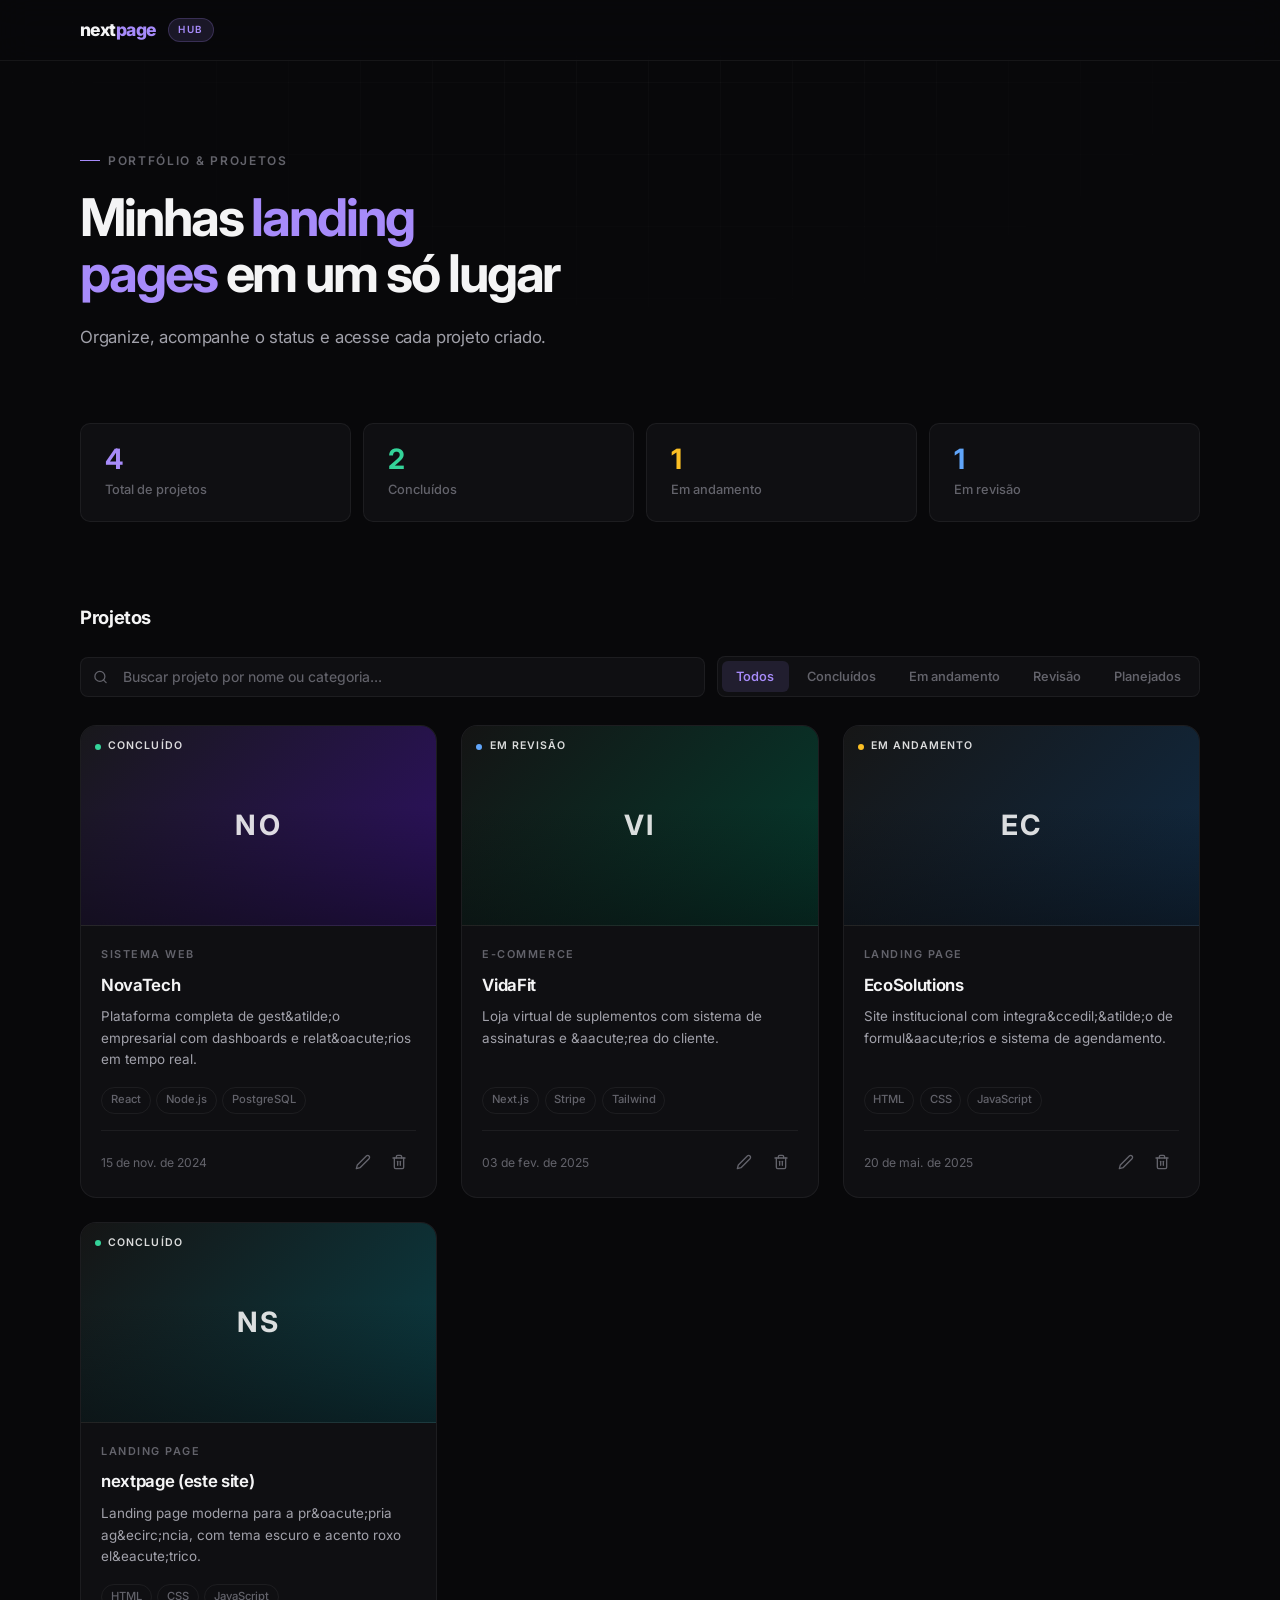
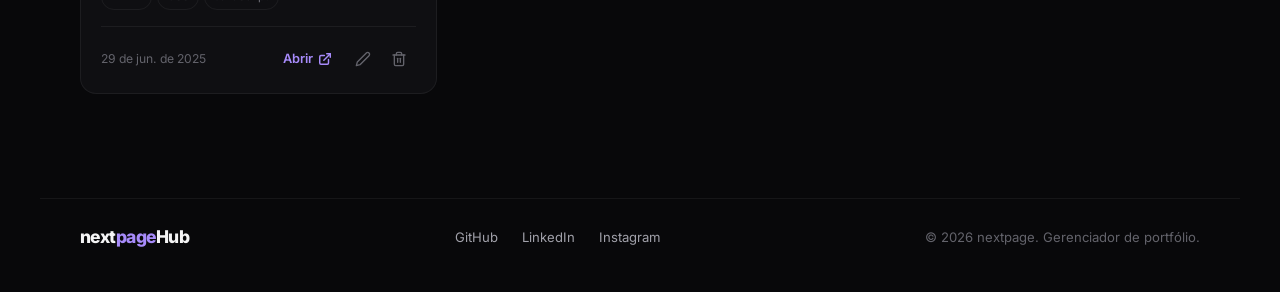
==== commit fc044322: "style: status de projetos minimalista (ponto + rotulo sem fundo)" ====
--- a/fyrn.html
+++ b/fyrn.html
@@ -500,35 +500,30 @@
         .project-status {
             position: absolute;
             top: 12px;
-            left: 12px;
-            font-size: 0.68rem;
+            left: 14px;
+            display: inline-flex;
+            align-items: center;
+            gap: 0.45rem;
+            font-size: 0.66rem;
             font-weight: 600;
-            letter-spacing: 0.06em;
+            letter-spacing: 0.1em;
             text-transform: uppercase;
-            padding: 0.3rem 0.7rem;
-            border-radius: 100px;
-            display: flex;
-            align-items: center;
-            gap: 0.4rem;
-            background: rgba(8, 8, 10, 0.6);
-            backdrop-filter: blur(8px);
-            -webkit-backdrop-filter: blur(8px);
+            color: rgba(255, 255, 255, 0.85);
+            background: none;
+            padding: 0;
         }
 
         .project-status::before {
             content: '';
-            width: 7px;
-            height: 7px;
+            width: 6px;
+            height: 6px;
             border-radius: 50%;
-        }
-
-        .status-done { color: var(--green); }
+            flex-shrink: 0;
+        }
+
         .status-done::before { background: var(--green); }
-        .status-progress { color: var(--amber); }
         .status-progress::before { background: var(--amber); }
-        .status-review { color: var(--blue); }
         .status-review::before { background: var(--blue); }
-        .status-planned { color: var(--accent); }
         .status-planned::before { background: var(--accent); }
 
         .project-body {
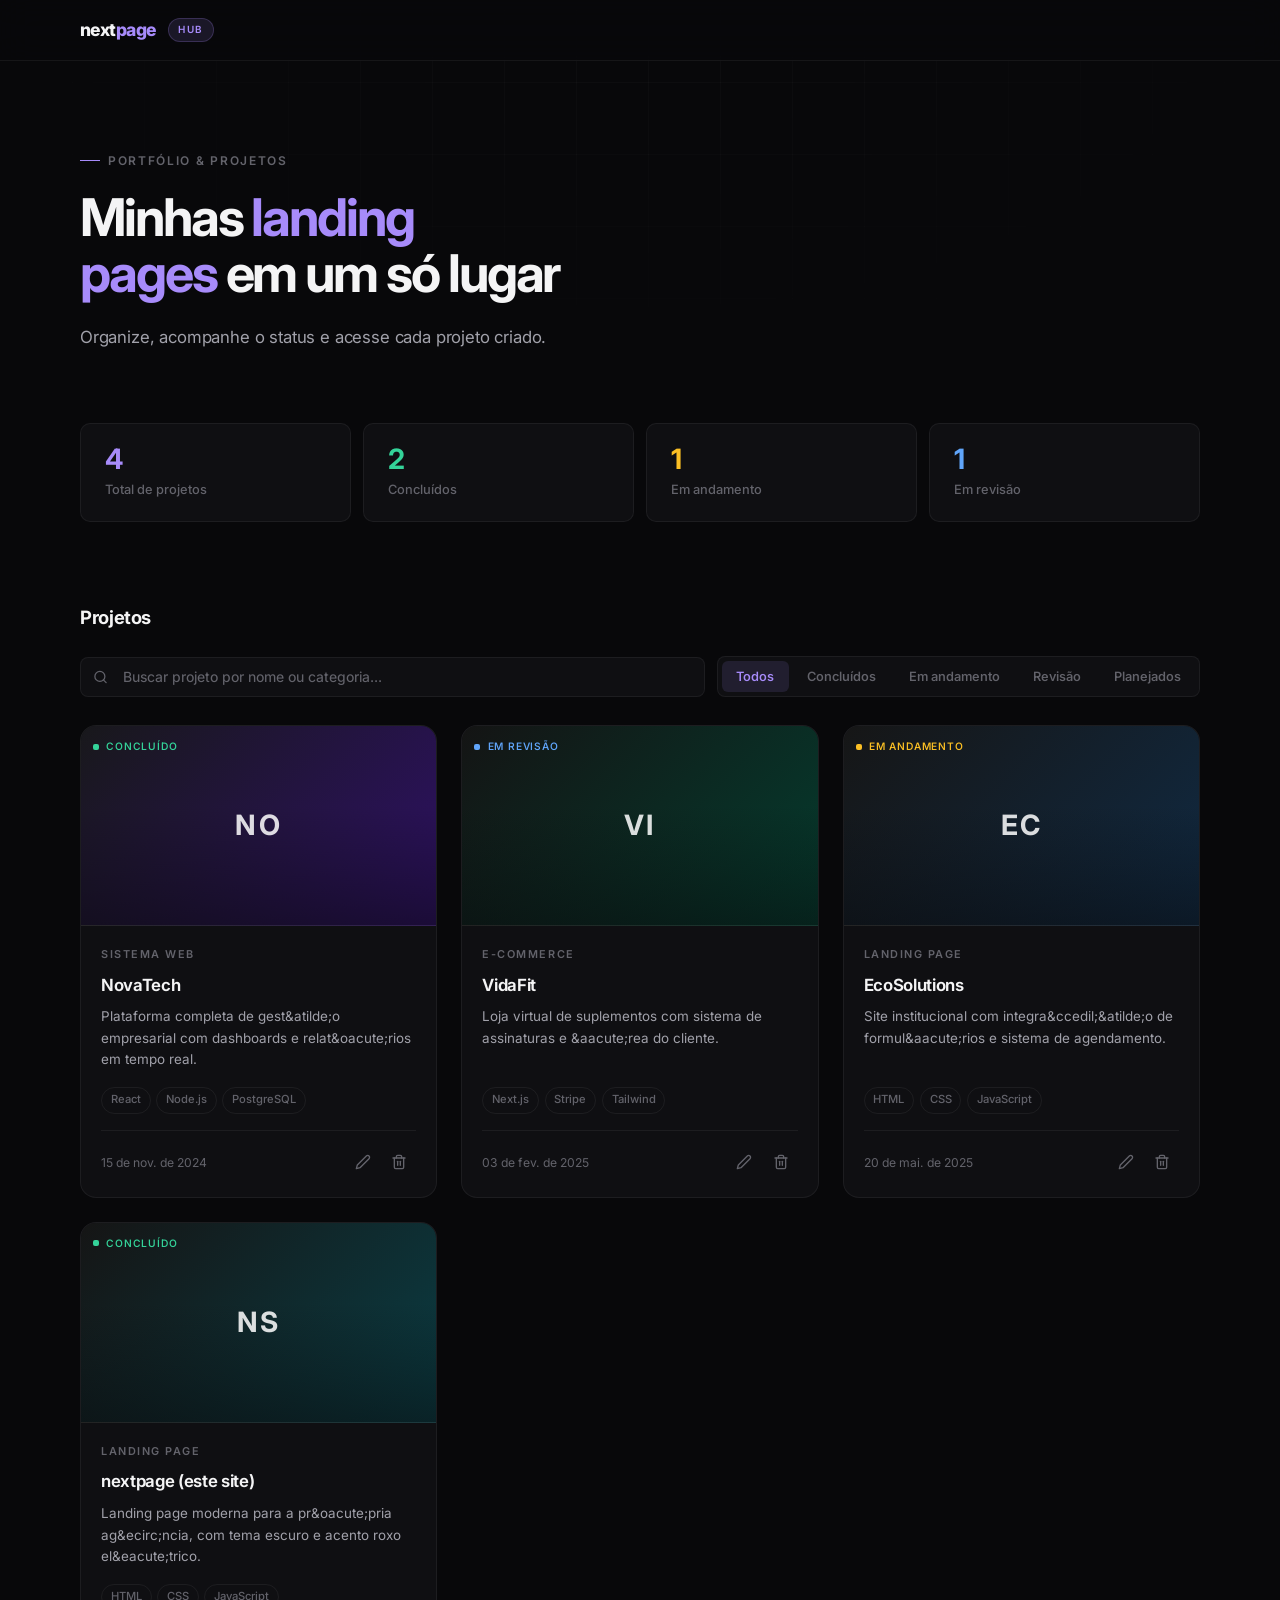
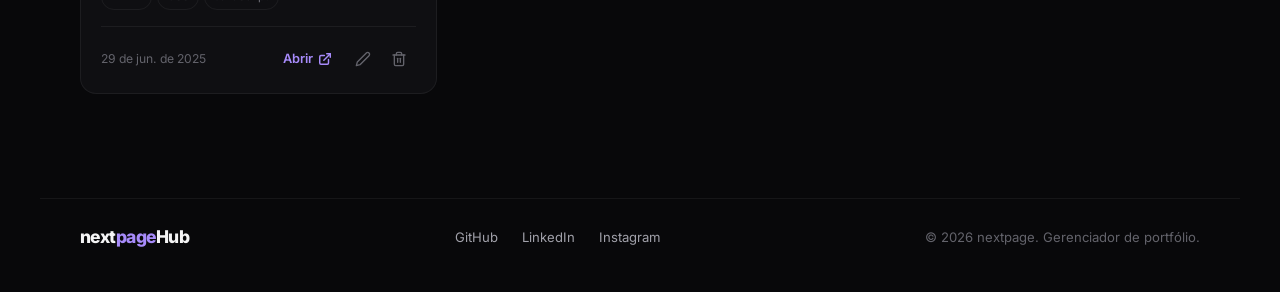
==== commit 60120537: "style: status minimalista - apenas quadrado colorido + texto, sem fundo/pill/blur" ====
--- a/fyrn.html
+++ b/fyrn.html
@@ -500,30 +500,31 @@
         .project-status {
             position: absolute;
             top: 12px;
-            left: 14px;
-            display: inline-flex;
+            left: 12px;
+            font-size: 0.64rem;
+            font-weight: 550;
+            letter-spacing: 0.08em;
+            text-transform: uppercase;
+            display: flex;
             align-items: center;
             gap: 0.45rem;
-            font-size: 0.66rem;
-            font-weight: 600;
-            letter-spacing: 0.1em;
-            text-transform: uppercase;
-            color: rgba(255, 255, 255, 0.85);
-            background: none;
-            padding: 0;
         }
 
         .project-status::before {
             content: '';
             width: 6px;
             height: 6px;
-            border-radius: 50%;
+            border-radius: 2px;
             flex-shrink: 0;
         }
 
+        .status-done { color: var(--green); }
         .status-done::before { background: var(--green); }
+        .status-progress { color: var(--amber); }
         .status-progress::before { background: var(--amber); }
+        .status-review { color: var(--blue); }
         .status-review::before { background: var(--blue); }
+        .status-planned { color: var(--accent); }
         .status-planned::before { background: var(--accent); }
 
         .project-body {
